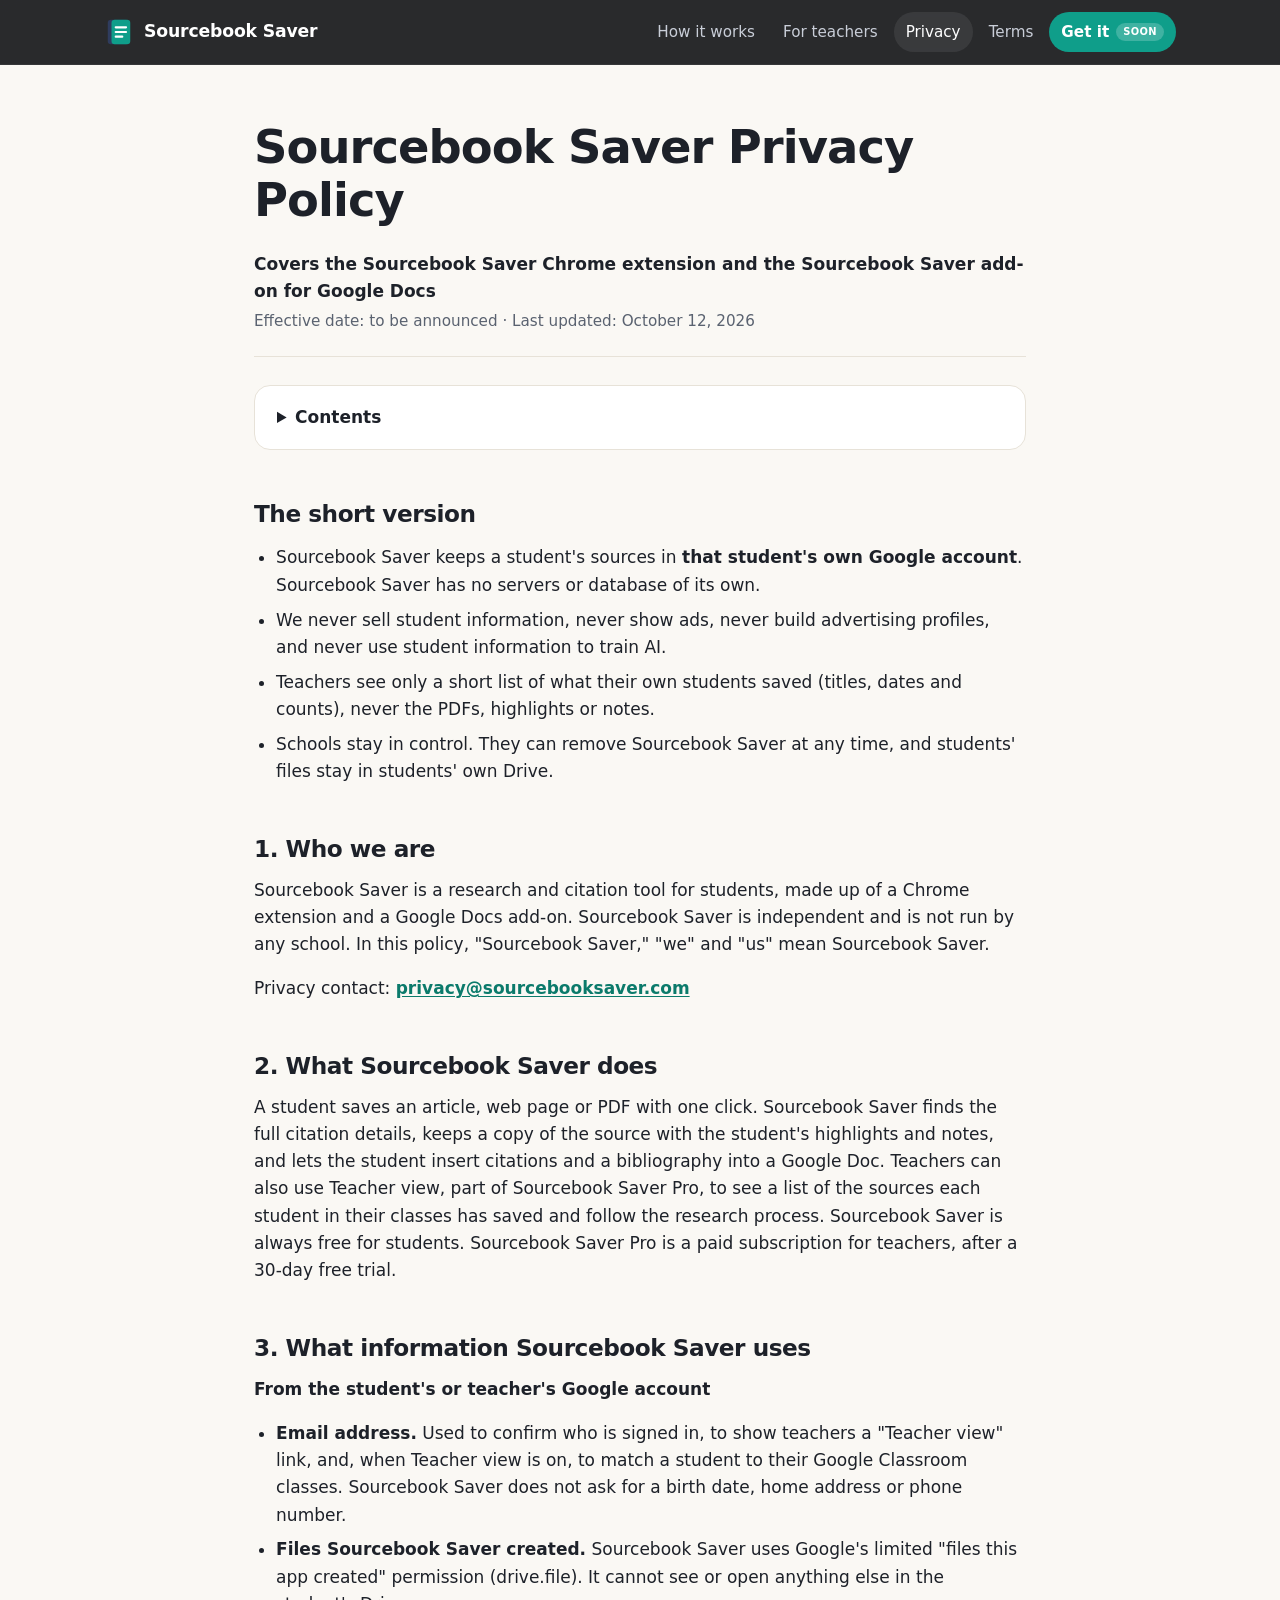
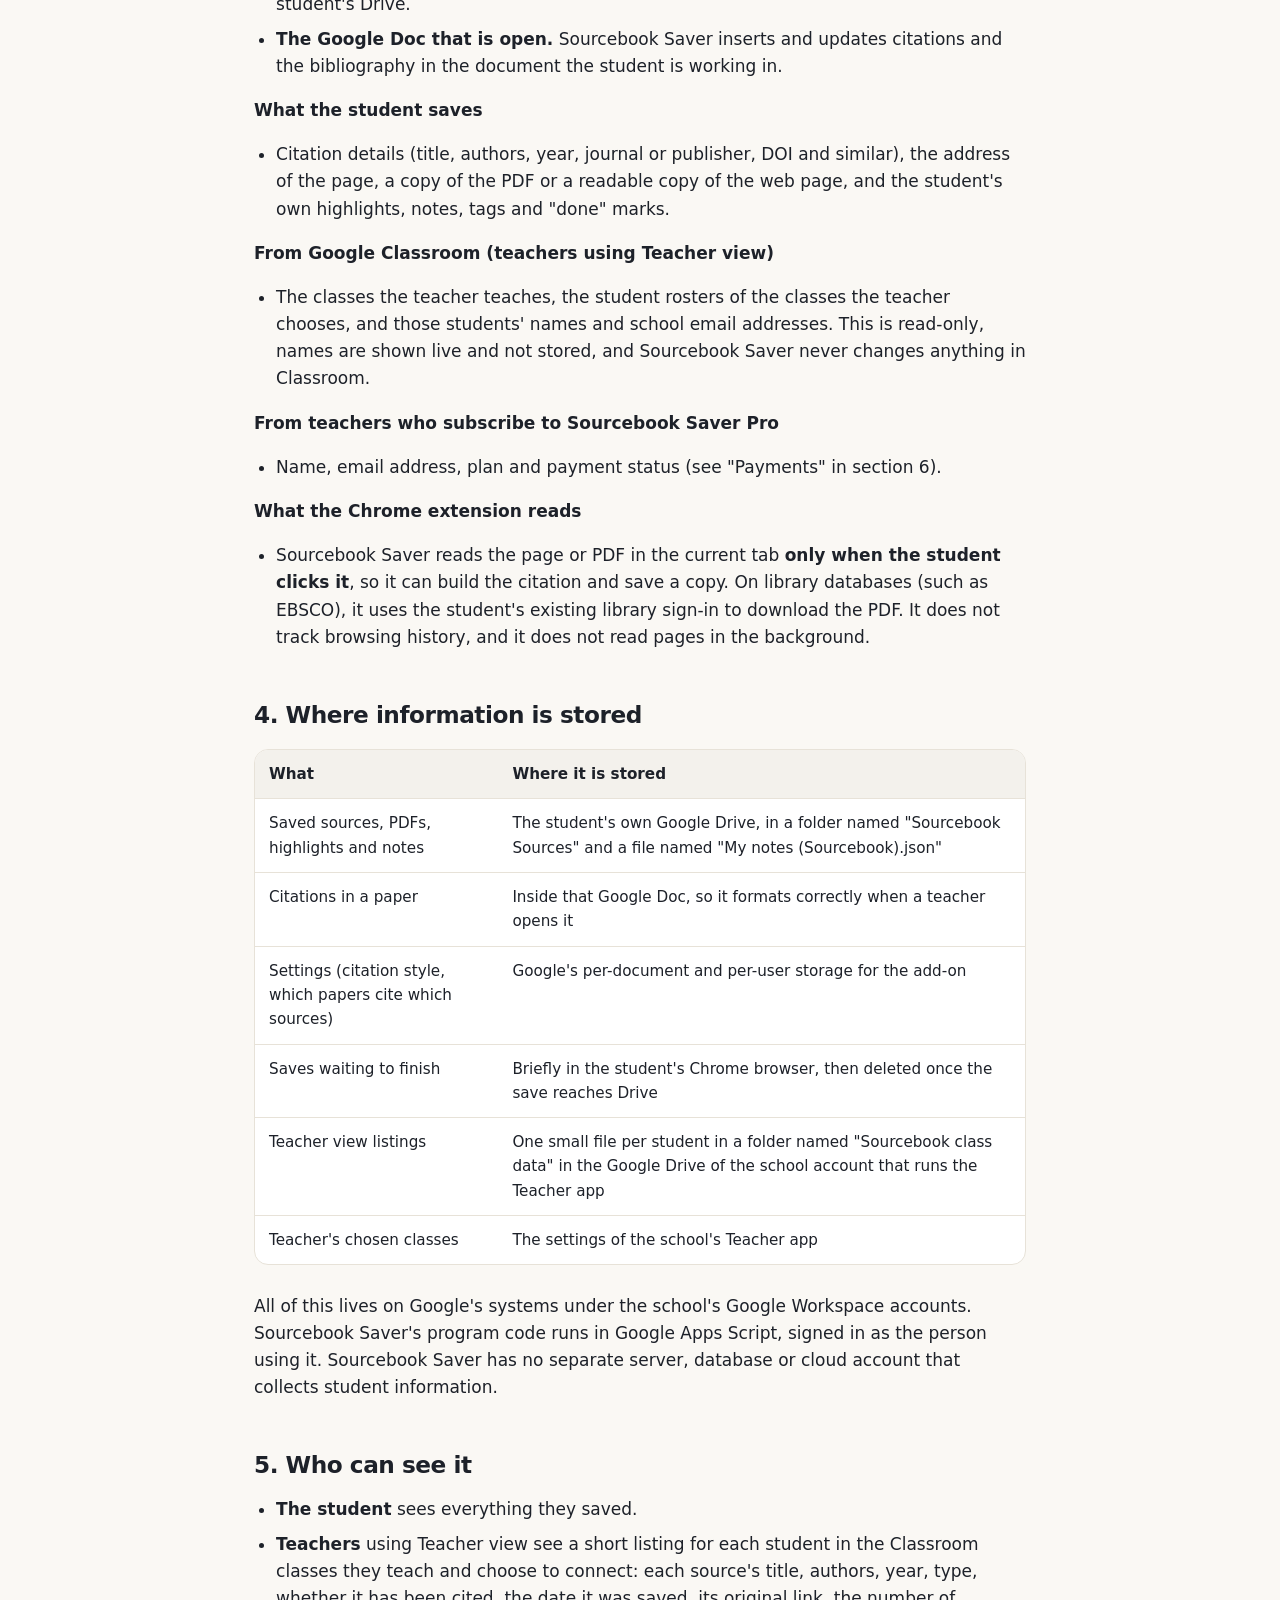
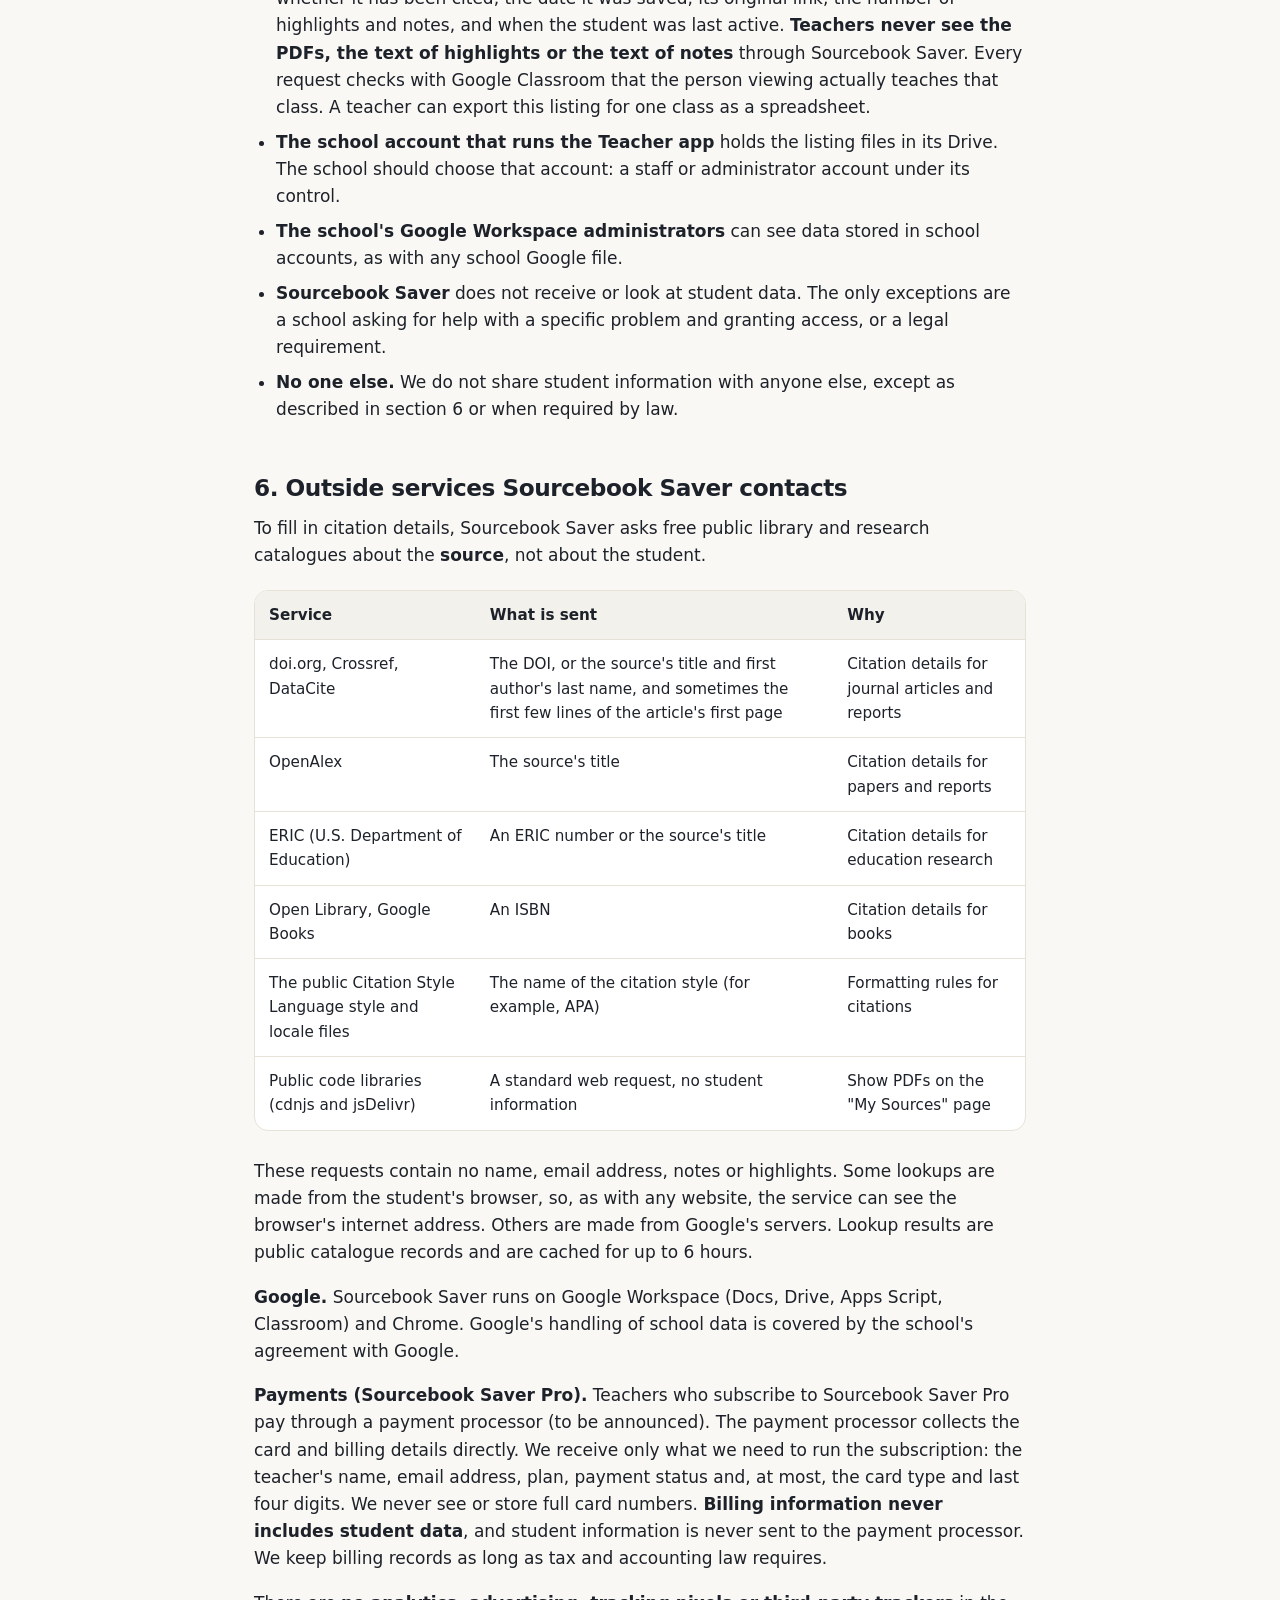
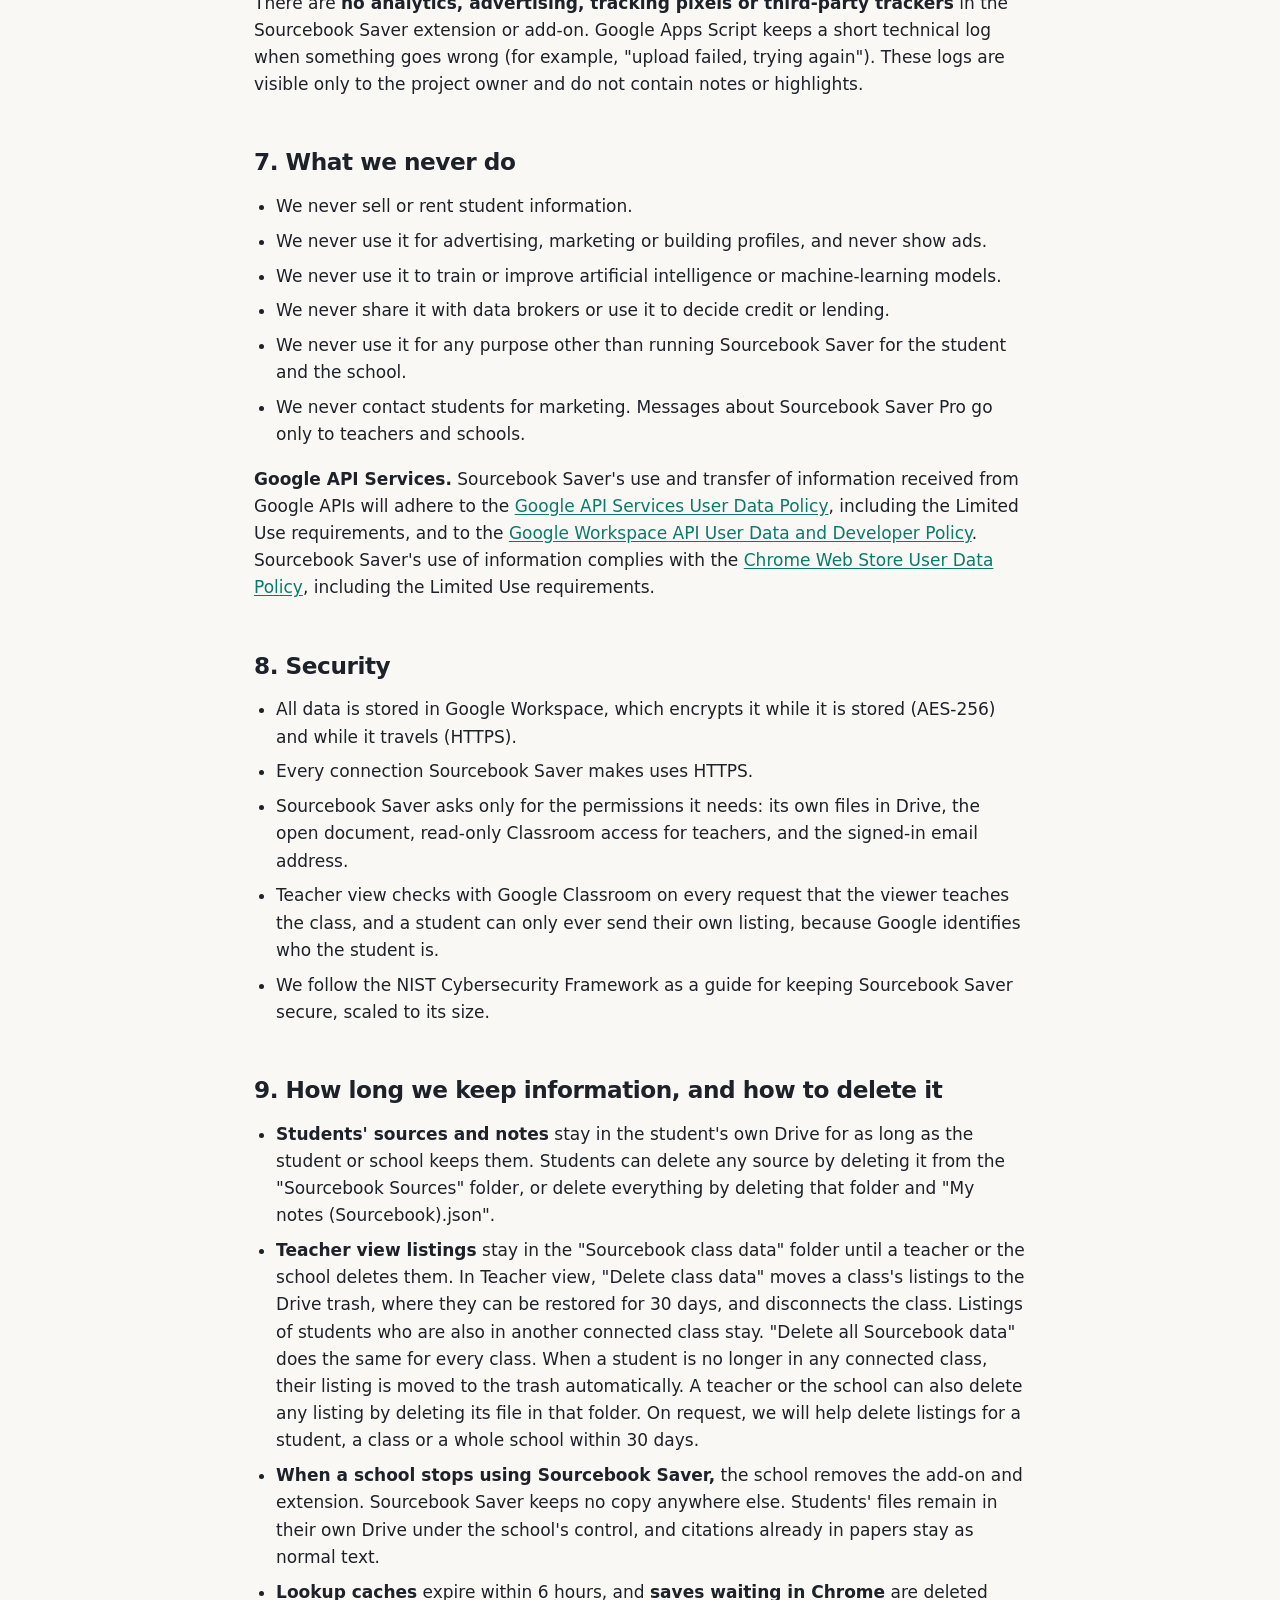
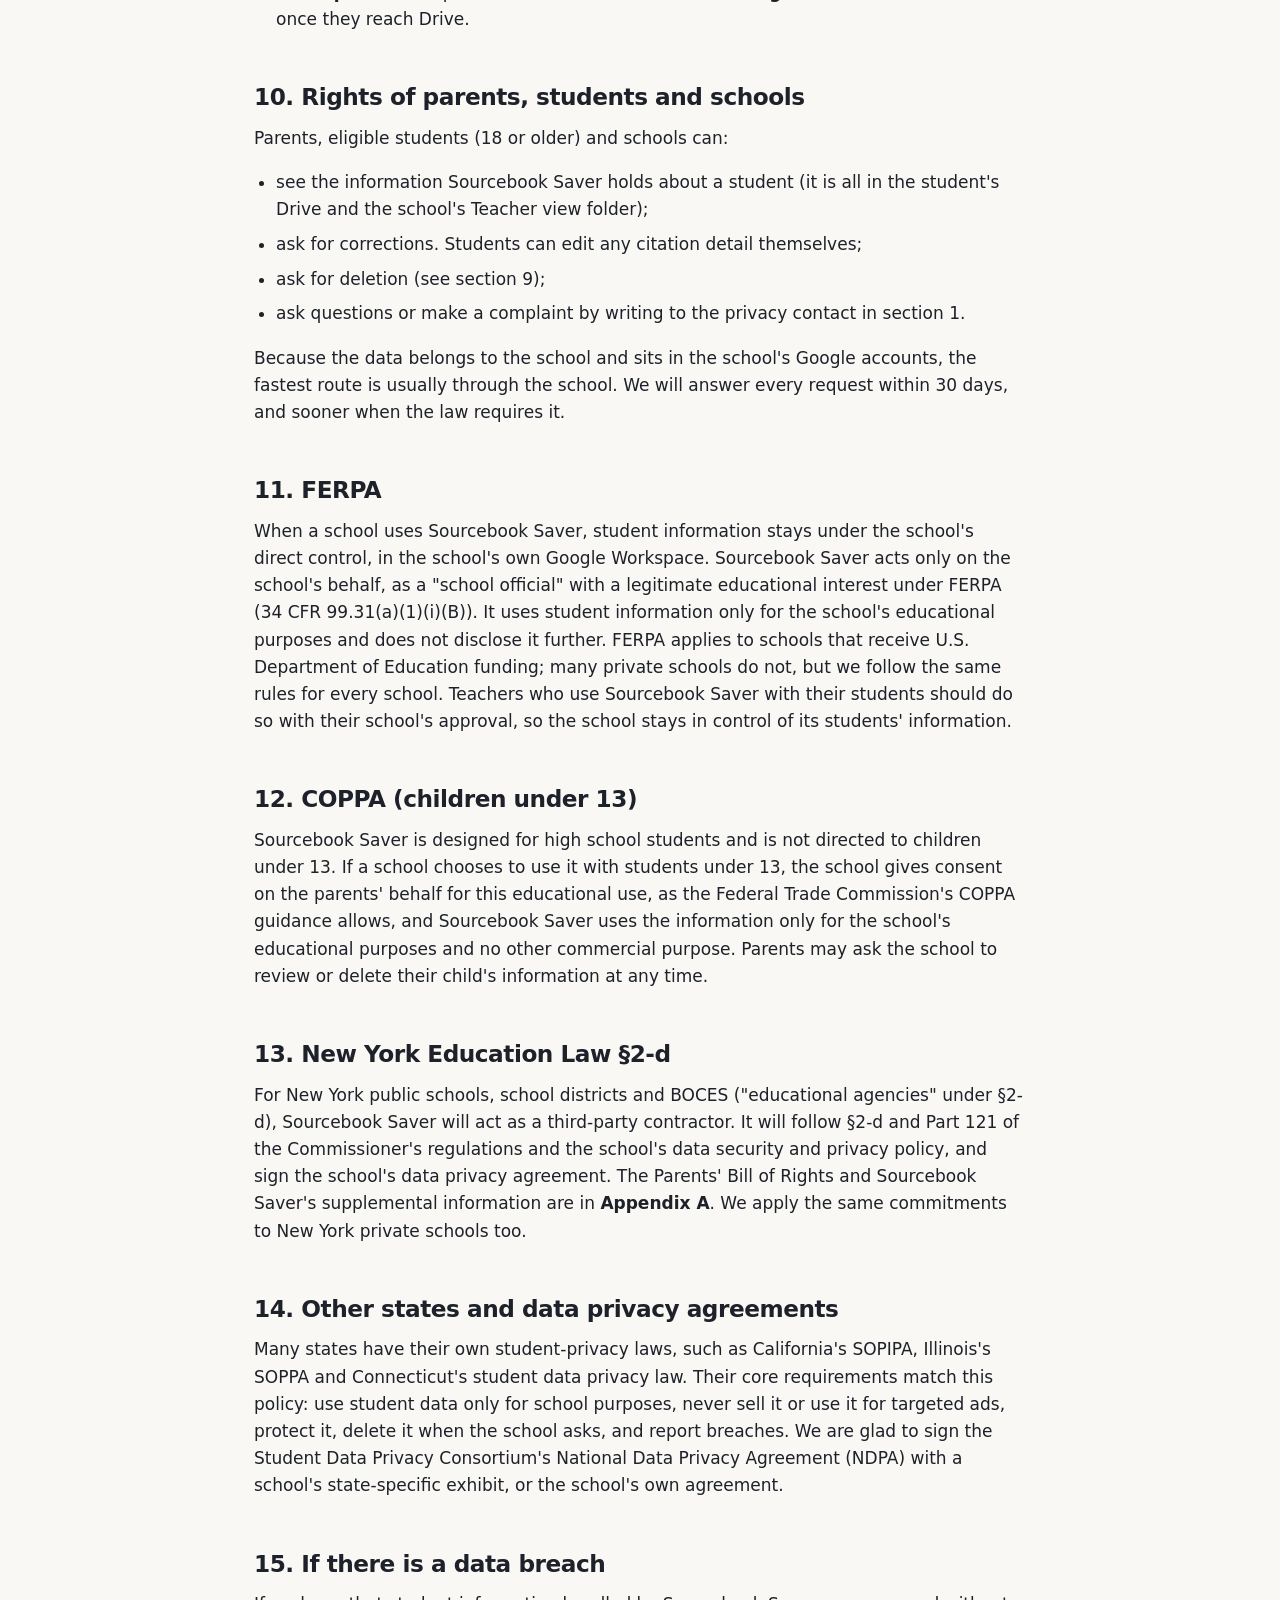
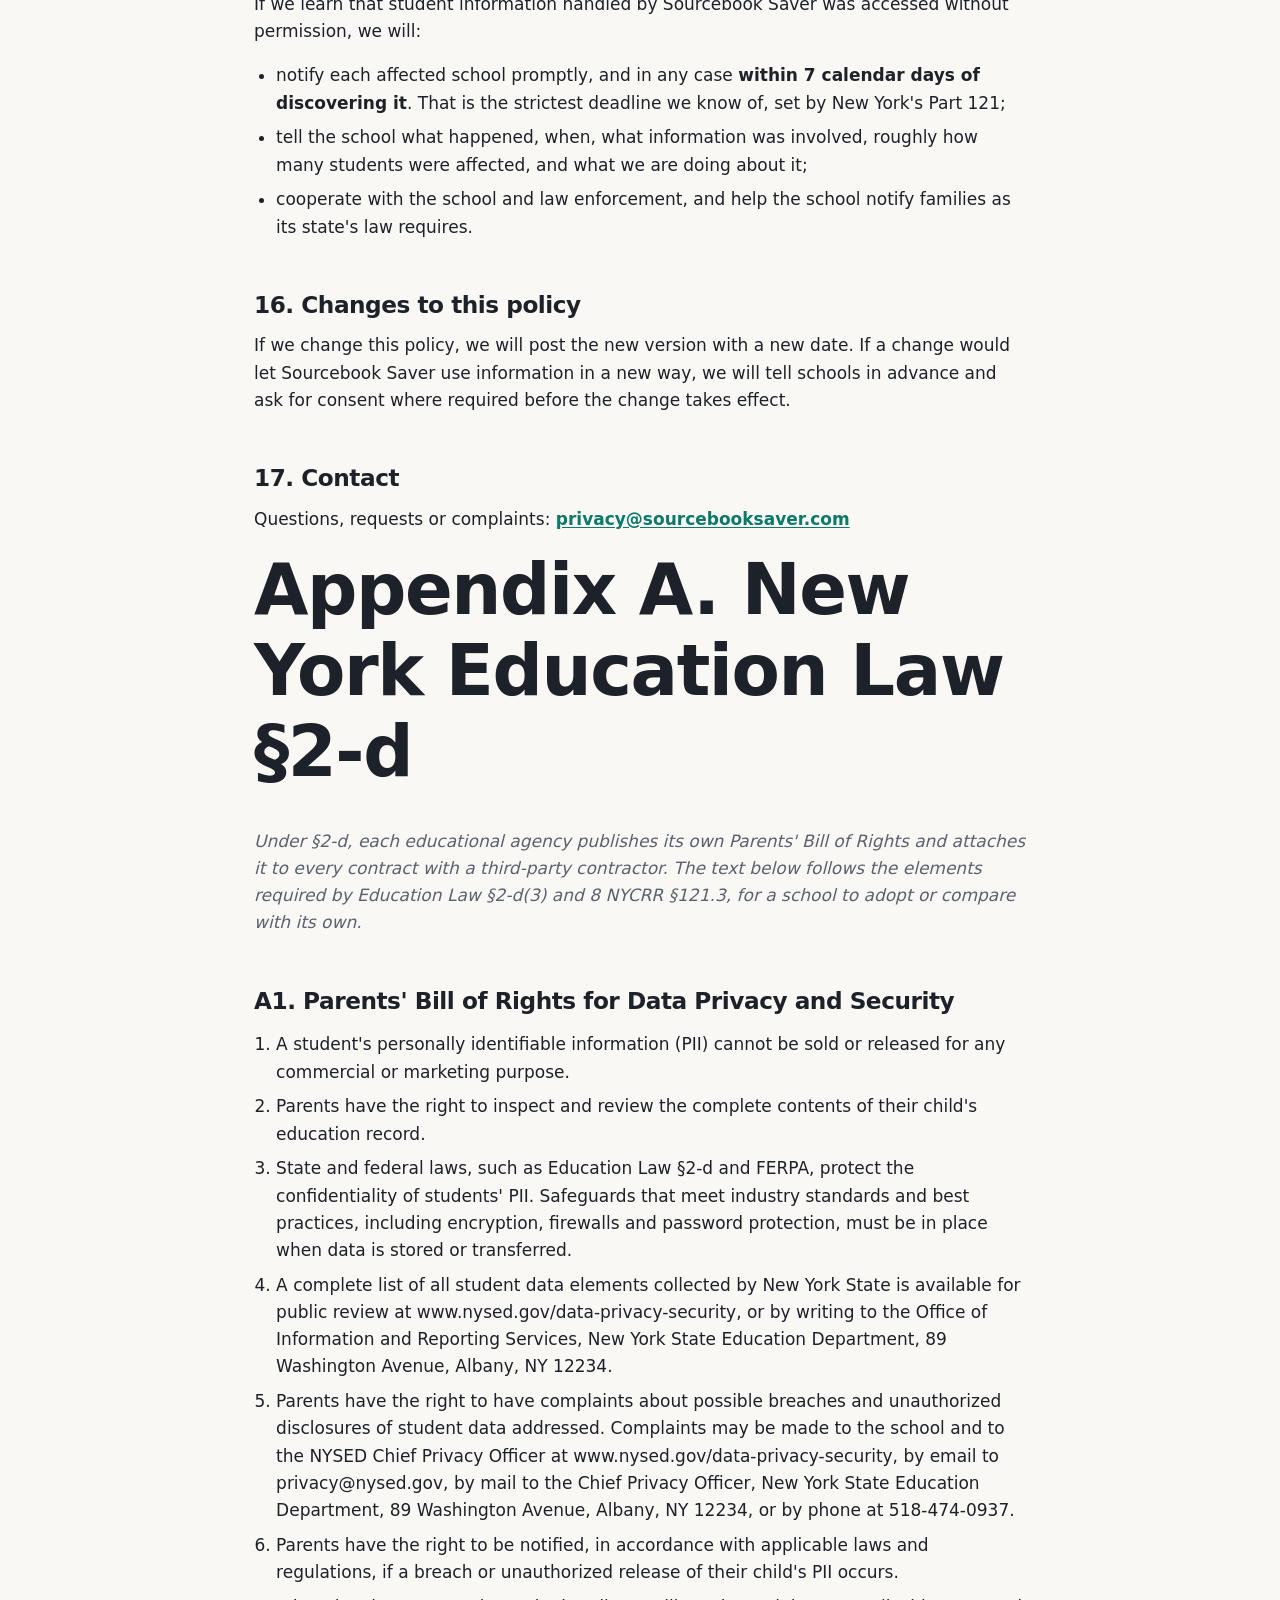
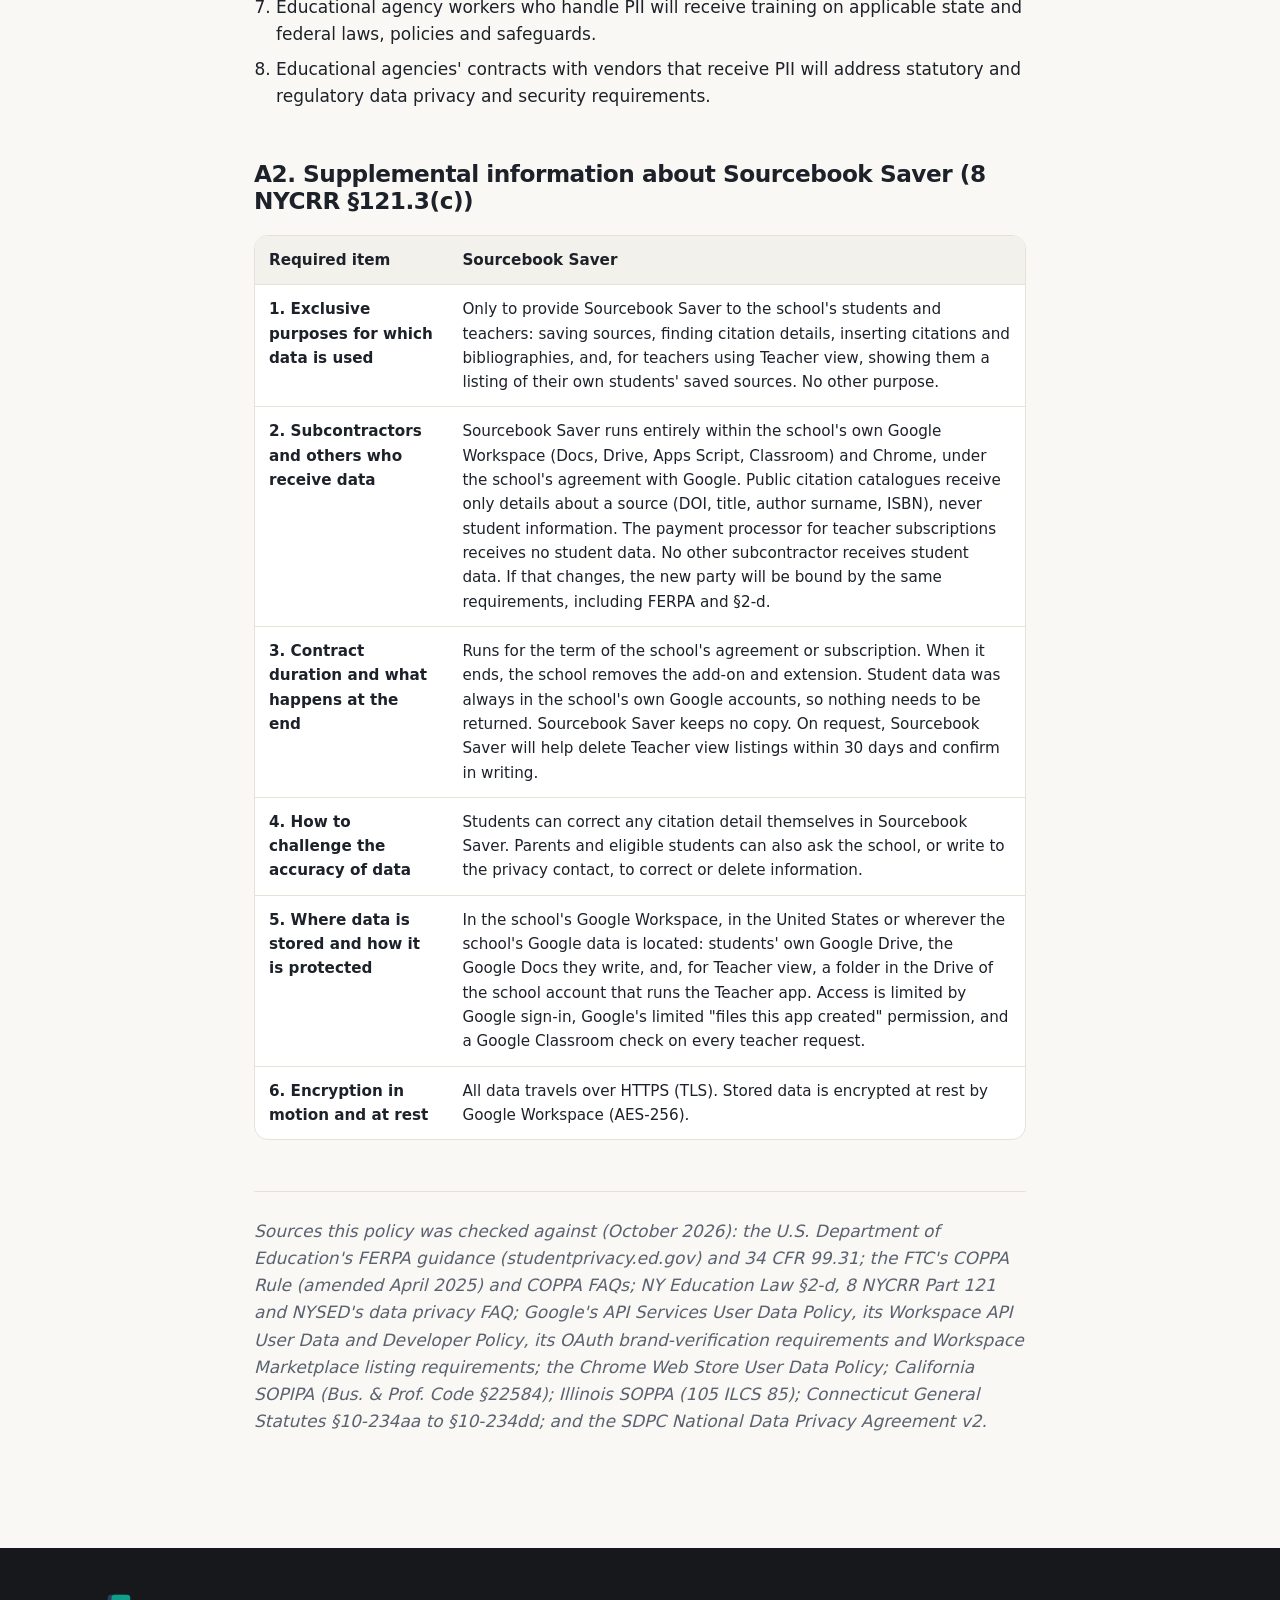
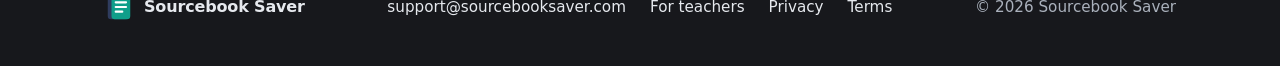
==== privacy/index.html @ 71c50d72 "Publish Sourcebook Saver website" ====
<!doctype html>
<html lang="en">
<head>
<meta charset="utf-8">
<meta name="viewport" content="width=device-width, initial-scale=1">
<title>Privacy Policy · Sourcebook Saver</title>
<meta name="description" content="The Sourcebook Saver privacy policy.">
<link rel="canonical" href="https://sourcebooksaver.com/privacy/">
<meta name="theme-color" content="#17181c">
<meta property="og:type" content="website">
<meta property="og:site_name" content="Sourcebook Saver">
<meta property="og:title" content="Privacy Policy · Sourcebook Saver">
<meta property="og:description" content="The Sourcebook Saver privacy policy.">
<meta property="og:url" content="https://sourcebooksaver.com/privacy/">
<meta property="og:image" content="https://sourcebooksaver.com/assets/img/og.jpg">
<meta property="og:image:width" content="1200">
<meta property="og:image:height" content="630">
<meta name="twitter:card" content="summary_large_image">
<link rel="icon" href="/favicon.svg" type="image/svg+xml">
<link rel="icon" href="/favicon.png" type="image/png" sizes="32x32">
<link rel="apple-touch-icon" href="/apple-touch-icon.png">
<link rel="stylesheet" href="/assets/style.css">
</head>
<body>
<a class="skip" href="#main">Skip to content</a>
<header class="site-head">
  <div class="wrap">
    <a class="brand" href="/"><img src="/assets/img/logo.svg" alt="" width="30" height="30">Sourcebook Saver</a>
    <nav class="nav" aria-label="Main"><a href="/#how" class="hide-sm">How it works</a><a href="/teachers/">For teachers</a><a href="/privacy/" class="hide-sm" aria-current="page">Privacy</a><a href="/terms/" class="hide-sm">Terms</a><a href="/#get" class="nav-get">Get it <span class="soon">Soon</span></a></nav>
  </div>
</header>
<main id="main">
<article class="legal">
  <div class="wrap">
    <header class="legal-head">
      <h1>Sourcebook Saver Privacy Policy</h1>
      <p class="sub">Covers the Sourcebook Saver Chrome extension and the Sourcebook Saver add-on for Google Docs</p>
      <p class="meta">Effective date: to be announced · Last updated: October 12, 2026</p>
    </header>
    <details class="toc"><summary>Contents</summary><ol><li><a href="#the-short-version">The short version</a></li><li><a href="#1-who-we-are">1. Who we are</a></li><li><a href="#2-what-sourcebook-saver-does">2. What Sourcebook Saver does</a></li><li><a href="#3-what-information-sourcebook-saver-uses">3. What information Sourcebook Saver uses</a></li><li><a href="#4-where-information-is-stored">4. Where information is stored</a></li><li><a href="#5-who-can-see-it">5. Who can see it</a></li><li><a href="#6-outside-services-sourcebook-saver-contacts">6. Outside services Sourcebook Saver contacts</a></li><li><a href="#7-what-we-never-do">7. What we never do</a></li><li><a href="#8-security">8. Security</a></li><li><a href="#9-how-long-we-keep-information-and-how-to-delete-it">9. How long we keep information, and how to delete it</a></li><li><a href="#10-rights-of-parents-students-and-schools">10. Rights of parents, students and schools</a></li><li><a href="#11-ferpa">11. FERPA</a></li><li><a href="#12-coppa-children-under-13">12. COPPA (children under 13)</a></li><li><a href="#13-new-york-education-law-2-d">13. New York Education Law §2-d</a></li><li><a href="#14-other-states-and-data-privacy-agreements">14. Other states and data privacy agreements</a></li><li><a href="#15-if-there-is-a-data-breach">15. If there is a data breach</a></li><li><a href="#16-changes-to-this-policy">16. Changes to this policy</a></li><li><a href="#17-contact">17. Contact</a></li><li><a href="#a1-parents-bill-of-rights-for-data-privacy-and-security">A1. Parents' Bill of Rights for Data Privacy and Security</a></li><li><a href="#a2-supplemental-information-about-sourcebook-saver-8-nycrr-1213c">A2. Supplemental information about Sourcebook Saver (8 NYCRR §121.3(c))</a></li></ol></details>
    <h2 id="the-short-version">The short version</h2>
<ul>
<li>Sourcebook Saver keeps a student's sources in <strong>that student's own Google account</strong>. Sourcebook Saver has no servers or database of its own.</li>
<li>We never sell student information, never show ads, never build advertising profiles, and never use student information to train AI.</li>
<li>Teachers see only a short list of what their own students saved (titles, dates and counts), never the PDFs, highlights or notes.</li>
<li>Schools stay in control. They can remove Sourcebook Saver at any time, and students' files stay in students' own Drive.</li>
</ul>
<h2 id="1-who-we-are">1. Who we are</h2>
<p>Sourcebook Saver is a research and citation tool for students, made up of a Chrome extension and a Google Docs add-on. Sourcebook Saver is independent and is not run by any school. In this policy, "Sourcebook Saver," "we" and "us" mean Sourcebook Saver.</p>
<p>Privacy contact: <strong><a href="mailto:privacy@sourcebooksaver.com">privacy@sourcebooksaver.com</a></strong></p>
<h2 id="2-what-sourcebook-saver-does">2. What Sourcebook Saver does</h2>
<p>A student saves an article, web page or PDF with one click. Sourcebook Saver finds the full citation details, keeps a copy of the source with the student's highlights and notes, and lets the student insert citations and a bibliography into a Google Doc. Teachers can also use Teacher view, part of Sourcebook Saver Pro, to see a list of the sources each student in their classes has saved and follow the research process. Sourcebook Saver is always free for students. Sourcebook Saver Pro is a paid subscription for teachers, after a 30-day free trial.</p>
<h2 id="3-what-information-sourcebook-saver-uses">3. What information Sourcebook Saver uses</h2>
<p><strong>From the student's or teacher's Google account</strong></p>
<ul>
<li><strong>Email address.</strong> Used to confirm who is signed in, to show teachers a "Teacher view" link, and, when Teacher view is on, to match a student to their Google Classroom classes. Sourcebook Saver does not ask for a birth date, home address or phone number.</li>
<li><strong>Files Sourcebook Saver created.</strong> Sourcebook Saver uses Google's limited "files this app created" permission (drive.file). It cannot see or open anything else in the student's Drive.</li>
<li><strong>The Google Doc that is open.</strong> Sourcebook Saver inserts and updates citations and the bibliography in the document the student is working in.</li>
</ul>
<p><strong>What the student saves</strong></p>
<ul>
<li>Citation details (title, authors, year, journal or publisher, DOI and similar), the address of the page, a copy of the PDF or a readable copy of the web page, and the student's own highlights, notes, tags and "done" marks.</li>
</ul>
<p><strong>From Google Classroom (teachers using Teacher view)</strong></p>
<ul>
<li>The classes the teacher teaches, the student rosters of the classes the teacher chooses, and those students' names and school email addresses. This is read-only, names are shown live and not stored, and Sourcebook Saver never changes anything in Classroom.</li>
</ul>
<p><strong>From teachers who subscribe to Sourcebook Saver Pro</strong></p>
<ul>
<li>Name, email address, plan and payment status (see "Payments" in section 6).</li>
</ul>
<p><strong>What the Chrome extension reads</strong></p>
<ul>
<li>Sourcebook Saver reads the page or PDF in the current tab <strong>only when the student clicks it</strong>, so it can build the citation and save a copy. On library databases (such as EBSCO), it uses the student's existing library sign-in to download the PDF. It does not track browsing history, and it does not read pages in the background.</li>
</ul>
<h2 id="4-where-information-is-stored">4. Where information is stored</h2>
<div class="table-wrap"><table>
<thead>
<tr>
<th>What</th>
<th>Where it is stored</th>
</tr>
</thead>
<tbody>
<tr>
<td data-label="What">Saved sources, PDFs, highlights and notes</td>
<td data-label="Where it is stored">The student's own Google Drive, in a folder named "Sourcebook Sources" and a file named "My notes (Sourcebook).json"</td>
</tr>
<tr>
<td data-label="What">Citations in a paper</td>
<td data-label="Where it is stored">Inside that Google Doc, so it formats correctly when a teacher opens it</td>
</tr>
<tr>
<td data-label="What">Settings (citation style, which papers cite which sources)</td>
<td data-label="Where it is stored">Google's per-document and per-user storage for the add-on</td>
</tr>
<tr>
<td data-label="What">Saves waiting to finish</td>
<td data-label="Where it is stored">Briefly in the student's Chrome browser, then deleted once the save reaches Drive</td>
</tr>
<tr>
<td data-label="What">Teacher view listings</td>
<td data-label="Where it is stored">One small file per student in a folder named "Sourcebook class data" in the Google Drive of the school account that runs the Teacher app</td>
</tr>
<tr>
<td data-label="What">Teacher's chosen classes</td>
<td data-label="Where it is stored">The settings of the school's Teacher app</td>
</tr>
</tbody>
</table></div>
<p>All of this lives on Google's systems under the school's Google Workspace accounts. Sourcebook Saver's program code runs in Google Apps Script, signed in as the person using it. Sourcebook Saver has no separate server, database or cloud account that collects student information.</p>
<h2 id="5-who-can-see-it">5. Who can see it</h2>
<ul>
<li><strong>The student</strong> sees everything they saved.</li>
<li><strong>Teachers</strong> using Teacher view see a short listing for each student in the Classroom classes they teach and choose to connect: each source's title, authors, year, type, whether it has been cited, the date it was saved, its original link, the number of highlights and notes, and when the student was last active. <strong>Teachers never see the PDFs, the text of highlights or the text of notes</strong> through Sourcebook Saver. Every request checks with Google Classroom that the person viewing actually teaches that class. A teacher can export this listing for one class as a spreadsheet.</li>
<li><strong>The school account that runs the Teacher app</strong> holds the listing files in its Drive. The school should choose that account: a staff or administrator account under its control.</li>
<li><strong>The school's Google Workspace administrators</strong> can see data stored in school accounts, as with any school Google file.</li>
<li><strong>Sourcebook Saver</strong> does not receive or look at student data. The only exceptions are a school asking for help with a specific problem and granting access, or a legal requirement.</li>
<li><strong>No one else.</strong> We do not share student information with anyone else, except as described in section 6 or when required by law.</li>
</ul>
<h2 id="6-outside-services-sourcebook-saver-contacts">6. Outside services Sourcebook Saver contacts</h2>
<p>To fill in citation details, Sourcebook Saver asks free public library and research catalogues about the <strong>source</strong>, not about the student.</p>
<div class="table-wrap"><table>
<thead>
<tr>
<th>Service</th>
<th>What is sent</th>
<th>Why</th>
</tr>
</thead>
<tbody>
<tr>
<td data-label="Service">doi.org, Crossref, DataCite</td>
<td data-label="What is sent">The DOI, or the source's title and first author's last name, and sometimes the first few lines of the article's first page</td>
<td data-label="Why">Citation details for journal articles and reports</td>
</tr>
<tr>
<td data-label="Service">OpenAlex</td>
<td data-label="What is sent">The source's title</td>
<td data-label="Why">Citation details for papers and reports</td>
</tr>
<tr>
<td data-label="Service">ERIC (U.S. Department of Education)</td>
<td data-label="What is sent">An ERIC number or the source's title</td>
<td data-label="Why">Citation details for education research</td>
</tr>
<tr>
<td data-label="Service">Open Library, Google Books</td>
<td data-label="What is sent">An ISBN</td>
<td data-label="Why">Citation details for books</td>
</tr>
<tr>
<td data-label="Service">The public Citation Style Language style and locale files</td>
<td data-label="What is sent">The name of the citation style (for example, APA)</td>
<td data-label="Why">Formatting rules for citations</td>
</tr>
<tr>
<td data-label="Service">Public code libraries (cdnjs and jsDelivr)</td>
<td data-label="What is sent">A standard web request, no student information</td>
<td data-label="Why">Show PDFs on the "My Sources" page</td>
</tr>
</tbody>
</table></div>
<p>These requests contain no name, email address, notes or highlights. Some lookups are made from the student's browser, so, as with any website, the service can see the browser's internet address. Others are made from Google's servers. Lookup results are public catalogue records and are cached for up to 6 hours.</p>
<p><strong>Google.</strong> Sourcebook Saver runs on Google Workspace (Docs, Drive, Apps Script, Classroom) and Chrome. Google's handling of school data is covered by the school's agreement with Google.</p>
<p><strong>Payments (Sourcebook Saver Pro).</strong> Teachers who subscribe to Sourcebook Saver Pro pay through a payment processor (to be announced). The payment processor collects the card and billing details directly. We receive only what we need to run the subscription: the teacher's name, email address, plan, payment status and, at most, the card type and last four digits. We never see or store full card numbers. <strong>Billing information never includes student data</strong>, and student information is never sent to the payment processor. We keep billing records as long as tax and accounting law requires.</p>
<p>There are <strong>no analytics, advertising, tracking pixels or third-party trackers</strong> in the Sourcebook Saver extension or add-on. Google Apps Script keeps a short technical log when something goes wrong (for example, "upload failed, trying again"). These logs are visible only to the project owner and do not contain notes or highlights.</p>
<h2 id="7-what-we-never-do">7. What we never do</h2>
<ul>
<li>We never sell or rent student information.</li>
<li>We never use it for advertising, marketing or building profiles, and never show ads.</li>
<li>We never use it to train or improve artificial intelligence or machine-learning models.</li>
<li>We never share it with data brokers or use it to decide credit or lending.</li>
<li>We never use it for any purpose other than running Sourcebook Saver for the student and the school.</li>
<li>We never contact students for marketing. Messages about Sourcebook Saver Pro go only to teachers and schools.</li>
</ul>
<p><strong>Google API Services.</strong> Sourcebook Saver's use and transfer of information received from Google APIs will adhere to the <a href="https://developers.google.com/terms/api-services-user-data-policy" rel="noopener">Google API Services User Data Policy</a>, including the Limited Use requirements, and to the <a href="https://developers.google.com/workspace/workspace-api-user-data-developer-policy" rel="noopener">Google Workspace API User Data and Developer Policy</a>. Sourcebook Saver's use of information complies with the <a href="https://developer.chrome.com/docs/webstore/program-policies/limited-use" rel="noopener">Chrome Web Store User Data Policy</a>, including the Limited Use requirements.</p>
<h2 id="8-security">8. Security</h2>
<ul>
<li>All data is stored in Google Workspace, which encrypts it while it is stored (AES-256) and while it travels (HTTPS).</li>
<li>Every connection Sourcebook Saver makes uses HTTPS.</li>
<li>Sourcebook Saver asks only for the permissions it needs: its own files in Drive, the open document, read-only Classroom access for teachers, and the signed-in email address.</li>
<li>Teacher view checks with Google Classroom on every request that the viewer teaches the class, and a student can only ever send their own listing, because Google identifies who the student is.</li>
<li>We follow the NIST Cybersecurity Framework as a guide for keeping Sourcebook Saver secure, scaled to its size.</li>
</ul>
<h2 id="9-how-long-we-keep-information-and-how-to-delete-it">9. How long we keep information, and how to delete it</h2>
<ul>
<li><strong>Students' sources and notes</strong> stay in the student's own Drive for as long as the student or school keeps them. Students can delete any source by deleting it from the "Sourcebook Sources" folder, or delete everything by deleting that folder and "My notes (Sourcebook).json".</li>
<li><strong>Teacher view listings</strong> stay in the "Sourcebook class data" folder until a teacher or the school deletes them. In Teacher view, "Delete class data" moves a class's listings to the Drive trash, where they can be restored for 30 days, and disconnects the class. Listings of students who are also in another connected class stay. "Delete all Sourcebook data" does the same for every class. When a student is no longer in any connected class, their listing is moved to the trash automatically. A teacher or the school can also delete any listing by deleting its file in that folder. On request, we will help delete listings for a student, a class or a whole school within 30 days.</li>
<li><strong>When a school stops using Sourcebook Saver,</strong> the school removes the add-on and extension. Sourcebook Saver keeps no copy anywhere else. Students' files remain in their own Drive under the school's control, and citations already in papers stay as normal text.</li>
<li><strong>Lookup caches</strong> expire within 6 hours, and <strong>saves waiting in Chrome</strong> are deleted once they reach Drive.</li>
</ul>
<h2 id="10-rights-of-parents-students-and-schools">10. Rights of parents, students and schools</h2>
<p>Parents, eligible students (18 or older) and schools can:</p>
<ul>
<li>see the information Sourcebook Saver holds about a student (it is all in the student's Drive and the school's Teacher view folder);</li>
<li>ask for corrections. Students can edit any citation detail themselves;</li>
<li>ask for deletion (see section 9);</li>
<li>ask questions or make a complaint by writing to the privacy contact in section 1.</li>
</ul>
<p>Because the data belongs to the school and sits in the school's Google accounts, the fastest route is usually through the school. We will answer every request within 30 days, and sooner when the law requires it.</p>
<h2 id="11-ferpa">11. FERPA</h2>
<p>When a school uses Sourcebook Saver, student information stays under the school's direct control, in the school's own Google Workspace. Sourcebook Saver acts only on the school's behalf, as a "school official" with a legitimate educational interest under FERPA (34 CFR 99.31(a)(1)(i)(B)). It uses student information only for the school's educational purposes and does not disclose it further. FERPA applies to schools that receive U.S. Department of Education funding; many private schools do not, but we follow the same rules for every school. Teachers who use Sourcebook Saver with their students should do so with their school's approval, so the school stays in control of its students' information.</p>
<h2 id="12-coppa-children-under-13">12. COPPA (children under 13)</h2>
<p>Sourcebook Saver is designed for high school students and is not directed to children under 13. If a school chooses to use it with students under 13, the school gives consent on the parents' behalf for this educational use, as the Federal Trade Commission's COPPA guidance allows, and Sourcebook Saver uses the information only for the school's educational purposes and no other commercial purpose. Parents may ask the school to review or delete their child's information at any time.</p>
<h2 id="13-new-york-education-law-2-d">13. New York Education Law §2-d</h2>
<p>For New York public schools, school districts and BOCES ("educational agencies" under §2-d), Sourcebook Saver will act as a third-party contractor. It will follow §2-d and Part 121 of the Commissioner's regulations and the school's data security and privacy policy, and sign the school's data privacy agreement. The Parents' Bill of Rights and Sourcebook Saver's supplemental information are in <strong>Appendix A</strong>. We apply the same commitments to New York private schools too.</p>
<h2 id="14-other-states-and-data-privacy-agreements">14. Other states and data privacy agreements</h2>
<p>Many states have their own student-privacy laws, such as California's SOPIPA, Illinois's SOPPA and Connecticut's student data privacy law. Their core requirements match this policy: use student data only for school purposes, never sell it or use it for targeted ads, protect it, delete it when the school asks, and report breaches. We are glad to sign the Student Data Privacy Consortium's National Data Privacy Agreement (NDPA) with a school's state-specific exhibit, or the school's own agreement.</p>
<h2 id="15-if-there-is-a-data-breach">15. If there is a data breach</h2>
<p>If we learn that student information handled by Sourcebook Saver was accessed without permission, we will:</p>
<ul>
<li>notify each affected school promptly, and in any case <strong>within 7 calendar days of discovering it</strong>. That is the strictest deadline we know of, set by New York's Part 121;</li>
<li>tell the school what happened, when, what information was involved, roughly how many students were affected, and what we are doing about it;</li>
<li>cooperate with the school and law enforcement, and help the school notify families as its state's law requires.</li>
</ul>
<h2 id="16-changes-to-this-policy">16. Changes to this policy</h2>
<p>If we change this policy, we will post the new version with a new date. If a change would let Sourcebook Saver use information in a new way, we will tell schools in advance and ask for consent where required before the change takes effect.</p>
<h2 id="17-contact">17. Contact</h2>
<p>Questions, requests or complaints: <strong><a href="mailto:privacy@sourcebooksaver.com">privacy@sourcebooksaver.com</a></strong></p>
<h1 id="appendix-a-new-york-education-law-2-d">Appendix A. New York Education Law §2-d</h1>
<p><em>Under §2-d, each educational agency publishes its own Parents' Bill of Rights and attaches it to every contract with a third-party contractor. The text below follows the elements required by Education Law §2-d(3) and 8 NYCRR §121.3, for a school to adopt or compare with its own.</em></p>
<h2 id="a1-parents-bill-of-rights-for-data-privacy-and-security">A1. Parents' Bill of Rights for Data Privacy and Security</h2>
<ol>
<li>A student's personally identifiable information (PII) cannot be sold or released for any commercial or marketing purpose.</li>
<li>Parents have the right to inspect and review the complete contents of their child's education record.</li>
<li>State and federal laws, such as Education Law §2-d and FERPA, protect the confidentiality of students' PII. Safeguards that meet industry standards and best practices, including encryption, firewalls and password protection, must be in place when data is stored or transferred.</li>
<li>A complete list of all student data elements collected by New York State is available for public review at www.nysed.gov/data-privacy-security, or by writing to the Office of Information and Reporting Services, New York State Education Department, 89 Washington Avenue, Albany, NY 12234.</li>
<li>Parents have the right to have complaints about possible breaches and unauthorized disclosures of student data addressed. Complaints may be made to the school and to the NYSED Chief Privacy Officer at www.nysed.gov/data-privacy-security, by email to privacy@nysed.gov, by mail to the Chief Privacy Officer, New York State Education Department, 89 Washington Avenue, Albany, NY 12234, or by phone at 518-474-0937.</li>
<li>Parents have the right to be notified, in accordance with applicable laws and regulations, if a breach or unauthorized release of their child's PII occurs.</li>
<li>Educational agency workers who handle PII will receive training on applicable state and federal laws, policies and safeguards.</li>
<li>Educational agencies' contracts with vendors that receive PII will address statutory and regulatory data privacy and security requirements.</li>
</ol>
<h2 id="a2-supplemental-information-about-sourcebook-saver-8-nycrr-1213c">A2. Supplemental information about Sourcebook Saver (8 NYCRR §121.3(c))</h2>
<div class="table-wrap"><table>
<thead>
<tr>
<th>Required item</th>
<th>Sourcebook Saver</th>
</tr>
</thead>
<tbody>
<tr>
<td data-label="Required item"><strong>1. Exclusive purposes for which data is used</strong></td>
<td data-label="Sourcebook Saver">Only to provide Sourcebook Saver to the school's students and teachers: saving sources, finding citation details, inserting citations and bibliographies, and, for teachers using Teacher view, showing them a listing of their own students' saved sources. No other purpose.</td>
</tr>
<tr>
<td data-label="Required item"><strong>2. Subcontractors and others who receive data</strong></td>
<td data-label="Sourcebook Saver">Sourcebook Saver runs entirely within the school's own Google Workspace (Docs, Drive, Apps Script, Classroom) and Chrome, under the school's agreement with Google. Public citation catalogues receive only details about a source (DOI, title, author surname, ISBN), never student information. The payment processor for teacher subscriptions receives no student data. No other subcontractor receives student data. If that changes, the new party will be bound by the same requirements, including FERPA and §2-d.</td>
</tr>
<tr>
<td data-label="Required item"><strong>3. Contract duration and what happens at the end</strong></td>
<td data-label="Sourcebook Saver">Runs for the term of the school's agreement or subscription. When it ends, the school removes the add-on and extension. Student data was always in the school's own Google accounts, so nothing needs to be returned. Sourcebook Saver keeps no copy. On request, Sourcebook Saver will help delete Teacher view listings within 30 days and confirm in writing.</td>
</tr>
<tr>
<td data-label="Required item"><strong>4. How to challenge the accuracy of data</strong></td>
<td data-label="Sourcebook Saver">Students can correct any citation detail themselves in Sourcebook Saver. Parents and eligible students can also ask the school, or write to the privacy contact, to correct or delete information.</td>
</tr>
<tr>
<td data-label="Required item"><strong>5. Where data is stored and how it is protected</strong></td>
<td data-label="Sourcebook Saver">In the school's Google Workspace, in the United States or wherever the school's Google data is located: students' own Google Drive, the Google Docs they write, and, for Teacher view, a folder in the Drive of the school account that runs the Teacher app. Access is limited by Google sign-in, Google's limited "files this app created" permission, and a Google Classroom check on every teacher request.</td>
</tr>
<tr>
<td data-label="Required item"><strong>6. Encryption in motion and at rest</strong></td>
<td data-label="Sourcebook Saver">All data travels over HTTPS (TLS). Stored data is encrypted at rest by Google Workspace (AES-256).</td>
</tr>
</tbody>
</table></div>
<hr />
<p><em>Sources this policy was checked against (October 2026): the U.S. Department of Education's FERPA guidance (studentprivacy.ed.gov) and 34 CFR 99.31; the FTC's COPPA Rule (amended April 2025) and COPPA FAQs; NY Education Law §2-d, 8 NYCRR Part 121 and NYSED's data privacy FAQ; Google's API Services User Data Policy, its Workspace API User Data and Developer Policy, its OAuth brand-verification requirements and Workspace Marketplace listing requirements; the Chrome Web Store User Data Policy; California SOPIPA (Bus. &amp; Prof. Code §22584); Illinois SOPPA (105 ILCS 85); Connecticut General Statutes §10-234aa to §10-234dd; and the SDPC National Data Privacy Agreement v2.</em></p>
  </div>
</article>
</main>
<footer class="site-foot">
  <div class="wrap">
    <a class="brand" href="/"><img src="/assets/img/logo.svg" alt="" width="26" height="26">Sourcebook Saver</a>
    <nav class="foot-links" aria-label="Footer">
      <a href="mailto:support@sourcebooksaver.com">support@sourcebooksaver.com</a>
      <a href="/teachers/">For teachers</a>
      <a href="/privacy/">Privacy</a>
      <a href="/terms/">Terms</a>
    </nav>
    <p style="margin:0">&copy; 2026 Sourcebook Saver</p>
  </div>
</footer>
</body>
</html>
---- assets/style.css ----
:root{--ink:#1d2129;--muted:#5a6270;--paper:#faf8f4;--card:#fff;--line:#e7e2d8;--teal:#0f9e8a;--teal-d:#0b7a6b;--teal-l:#e3f4f0;--navy:#2f3c5e;--night:#17181c;--night2:#1f2127;--radius:18px;--max:1120px}
*{box-sizing:border-box}
html{-webkit-text-size-adjust:100%;scroll-behavior:smooth}
@media (prefers-reduced-motion:reduce){html{scroll-behavior:auto}}
body{margin:0;background:var(--paper);color:var(--ink);font:17px/1.6 system-ui,-apple-system,"Segoe UI",Roboto,"Helvetica Neue",Arial,sans-serif;text-rendering:optimizeLegibility}
img,video{max-width:100%;height:auto;display:block}
a{color:var(--teal-d);text-underline-offset:2px}
a:hover{color:var(--navy)}
:focus-visible{outline:3px solid #f5b83d;outline-offset:3px;border-radius:6px}
.skip{position:absolute;left:-999px;top:8px;background:#fff;color:var(--ink);padding:8px 14px;border-radius:8px;z-index:10}
.skip:focus{left:8px}
.wrap{max-width:var(--max);margin:0 auto;padding:0 24px}
h1,h2,h3{line-height:1.15;letter-spacing:-.02em;margin:0 0 .5em}
h1{font-size:clamp(2.4rem,6vw,4.4rem);font-weight:800}
h2{font-size:clamp(1.7rem,3.4vw,2.5rem);font-weight:780}
h3{font-size:1.25rem;font-weight:720}
p{margin:0 0 1em}

/* header */
.site-head{position:sticky;top:0;z-index:5;background:rgba(23,24,28,.92);backdrop-filter:saturate(1.4) blur(10px);-webkit-backdrop-filter:saturate(1.4) blur(10px);border-bottom:1px solid rgba(255,255,255,.06)}
.site-head .wrap{display:flex;align-items:center;justify-content:space-between;gap:16px;min-height:64px}
.brand{display:flex;align-items:center;gap:10px;color:#fff;text-decoration:none;font-weight:760;font-size:1.08rem;letter-spacing:-.01em;white-space:nowrap}
.brand img{width:30px;height:30px}
.brand:hover{color:#fff}
.nav{display:flex;gap:4px;flex-wrap:wrap}
.nav a{color:#c9ced8;text-decoration:none;font-size:.95rem;padding:8px 12px;border-radius:999px}
.nav a:hover,.nav a[aria-current=page]{color:#fff;background:rgba(255,255,255,.08)}

/* hero */
.hero{background:radial-gradient(900px 500px at 85% 10%,rgba(15,158,138,.28),transparent 60%),radial-gradient(700px 500px at 0% 100%,rgba(47,60,94,.55),transparent 60%),var(--night);color:#fff;overflow:hidden}
.hero .wrap{display:grid;grid-template-columns:1.02fr 1fr;gap:48px;align-items:center;padding-top:84px;padding-bottom:96px}
.eyebrow{display:inline-block;font-size:.82rem;font-weight:700;letter-spacing:.08em;text-transform:uppercase;color:#7fe0cf;margin-bottom:18px}
.hero h1{margin-bottom:20px}
.hero h1 .accent{color:#5fd3bf}
.lede{font-size:clamp(1.1rem,1.6vw,1.3rem);color:#cfd4dc;max-width:34em;margin-bottom:30px}
.ctas{display:flex;flex-wrap:wrap;gap:12px}
.btn{display:inline-flex;align-items:center;gap:8px;padding:13px 22px;border-radius:999px;font-weight:700;font-size:1rem;text-decoration:none;border:2px solid transparent;transition:transform .15s ease,background .15s ease}
.btn:hover{transform:translateY(-1px)}
.btn-primary{background:var(--teal);color:#fff}
.btn-primary:hover{background:#12b39c;color:#fff}
.btn-ghost{border-color:rgba(255,255,255,.28);color:#fff}
.btn-ghost:hover{border-color:#fff;color:#fff}
.btn svg{width:18px;height:18px}

/* window mockup */
.window{background:#fff;border-radius:14px;box-shadow:0 30px 80px -20px rgba(0,0,0,.6),0 0 0 1px rgba(255,255,255,.06);overflow:hidden}
.window-bar{display:flex;align-items:center;gap:7px;height:34px;padding:0 14px;background:#ececf0;border-bottom:1px solid #dcdce2}
.window-bar i{width:11px;height:11px;border-radius:50%;background:#ff5f57}
.window-bar i:nth-child(2){background:#febc2e}.window-bar i:nth-child(3){background:#28c840}
.window-bar span{margin-left:12px;flex:1;max-width:300px;height:20px;border-radius:6px;background:#fff;font-size:11px;line-height:20px;color:#6b7280;padding:0 10px;overflow:hidden;white-space:nowrap}
.hero-visual{position:relative;padding-bottom:40px}
.hero-visual .pop{position:absolute;right:-18px;bottom:-6px;width:min(300px,48%);border-radius:14px;box-shadow:0 24px 60px -12px rgba(0,0,0,.55);animation:pop .9s cubic-bezier(.2,.9,.25,1.2) .3s both}
@keyframes pop{from{opacity:0;transform:translateY(24px) scale(.9)}to{opacity:1;transform:none}}
@media (prefers-reduced-motion:reduce){.hero-visual .pop{animation:none}}

/* sections */
section{padding:96px 0}
.section-head{max-width:720px;margin-bottom:44px}
.section-head p{color:var(--muted);font-size:1.12rem}
.kicker{font-size:.82rem;font-weight:750;letter-spacing:.08em;text-transform:uppercase;color:var(--teal-d);margin-bottom:12px;display:block}

.video-sec{background:var(--night2);color:#fff;padding:80px 0}
.video-sec .section-head p{color:#c3c9d3}
.video-sec .kicker{color:#7fe0cf}
.video-frame{border-radius:var(--radius);overflow:hidden;box-shadow:0 30px 80px -24px rgba(0,0,0,.7);background:#000;aspect-ratio:16/9}
.video-frame video{width:100%;height:100%;object-fit:cover}
.video-note{margin-top:14px;color:#a9b0bc;font-size:.93rem}

.split{display:grid;grid-template-columns:1fr 1fr;gap:28px}
.panel{background:var(--card);border:1px solid var(--line);border-radius:24px;padding:36px;display:flex;flex-direction:column}
.panel .tag{align-self:flex-start;font-size:.82rem;font-weight:750;padding:5px 12px;border-radius:999px;background:var(--teal-l);color:var(--teal-d);margin-bottom:16px}
.panel.teach .tag{background:#e8ebf4;color:var(--navy)}
.panel h3{font-size:1.6rem;margin-bottom:12px}
.panel > p{color:var(--muted)}
.ticks{list-style:none;padding:0;margin:4px 0 26px}
.ticks li{position:relative;padding-left:34px;margin-bottom:12px}
.ticks li::before{content:"";position:absolute;left:0;top:3px;width:22px;height:22px;border-radius:50%;background:var(--teal-l) url("data:image/svg+xml,%3Csvg xmlns='http://www.w3.org/2000/svg' viewBox='0 0 24 24'%3E%3Cpath d='M6 12.5l4 4 8-9' fill='none' stroke='%230b7a6b' stroke-width='2.6' stroke-linecap='round' stroke-linejoin='round'/%3E%3C/svg%3E") center/16px no-repeat}
.panel.teach .ticks li::before{background-color:#e8ebf4}
.shot{margin-top:auto;border-radius:14px;overflow:hidden;border:1px solid var(--line);background:#f3f1ec}
.shot img{width:100%;height:auto}
.shot-pair{display:grid;grid-template-columns:1.5fr 1fr;gap:12px;margin-top:auto;align-items:start}
.shot-pair .shot{margin-top:0}
.shot-tall{max-height:300px}
.shot-tall img{object-fit:cover;object-position:top;height:300px!important}
.price{margin:0 0 22px;padding:16px 18px;border-radius:14px;background:#f6f4ef;border:1px dashed #d8d1c3;font-size:.98rem}
.price strong{color:var(--ink)}
.free-badge{display:inline-block;margin:0 0 22px;padding:10px 16px;border-radius:12px;background:var(--teal-l);color:var(--teal-d);font-weight:750}

.data-sec{background:#fff;border-top:1px solid var(--line);border-bottom:1px solid var(--line)}
.points{display:grid;grid-template-columns:repeat(3,1fr);gap:22px;margin-bottom:28px}
.point{padding:28px;border-radius:20px;background:var(--paper);border:1px solid var(--line)}
.point .ic{width:46px;height:46px;border-radius:14px;background:var(--teal);display:grid;place-items:center;margin-bottom:16px}
.point .ic svg{width:24px;height:24px;stroke:#fff;fill:none;stroke-width:2;stroke-linecap:round;stroke-linejoin:round}
.point p{color:var(--muted);margin:0}
.point h3{margin-bottom:8px}

.cta-band{text-align:center}
.cta-band p{color:var(--muted);font-size:1.12rem;max-width:36em;margin:0 auto 26px}
.cta-band .btn-ghost{border-color:var(--line);color:var(--ink)}

/* teachers page */
.page-hero{background:radial-gradient(800px 400px at 90% 0%,rgba(15,158,138,.25),transparent 60%),var(--night);color:#fff;padding:72px 0 56px}
.page-hero p{color:#cfd4dc;font-size:1.15rem;max-width:40em;margin:0}
.page-hero h1{font-size:clamp(2.1rem,5vw,3.4rem)}
.steps{list-style:none;padding:0;margin:0;counter-reset:s;display:grid;gap:18px}
.steps li{counter-increment:s;display:grid;grid-template-columns:56px 1fr;gap:18px;padding:24px;background:#fff;border:1px solid var(--line);border-radius:20px}
.steps li::before{content:counter(s);width:44px;height:44px;border-radius:50%;background:var(--teal);color:#fff;font-weight:800;font-size:1.2rem;display:grid;place-items:center}
.steps h3{margin:6px 0 6px}
.steps p{margin:0;color:var(--muted)}
.two-col{display:grid;grid-template-columns:1.1fr .9fr;gap:40px;align-items:start}
.aside{position:sticky;top:90px}
.aside .shot{margin-bottom:14px}
.aside figcaption{font-size:.9rem;color:var(--muted)}

/* legal */
.legal{padding:56px 0 96px}
.legal .wrap{max-width:820px}
.legal-head{margin-bottom:28px;padding-bottom:22px;border-bottom:1px solid var(--line)}
.legal-head h1{font-size:clamp(2rem,4.6vw,2.9rem)}
.legal-head .sub{font-weight:650;margin:0 0 4px}
.legal-head .meta{color:var(--muted);font-size:.95rem;margin:0}
.legal h2{font-size:1.45rem;margin:2.2em 0 .6em;scroll-margin-top:84px}
.legal h3{font-size:1.12rem;margin:1.6em 0 .5em}
.legal ul,.legal ol{padding-left:1.3em}
.legal li{margin-bottom:.45em}
.legal hr{border:0;border-top:1px solid var(--line);margin:3em 0 1.5em}
.legal em{color:var(--muted)}
.toc{background:#fff;border:1px solid var(--line);border-radius:16px;padding:18px 22px;margin:0 0 8px}
.toc summary{cursor:pointer;font-weight:700}
.toc ol{margin:12px 0 0;padding-left:1.2em;columns:2;column-gap:28px;font-size:.95rem}
.toc li{break-inside:avoid}
.table-wrap{margin:1.2em 0 1.6em;border:1px solid var(--line);border-radius:14px;overflow:hidden;background:#fff}
table{border-collapse:collapse;width:100%;font-size:.95rem}
th,td{text-align:left;vertical-align:top;padding:12px 14px;border-bottom:1px solid var(--line)}
th{background:#f3f1ec;font-weight:700}
tr:last-child td{border-bottom:0}

/* footer */
.site-foot{background:var(--night);color:#aab1bc;padding:44px 0;font-size:.95rem}
.site-foot .wrap{display:flex;flex-wrap:wrap;gap:18px 32px;align-items:center;justify-content:space-between}
.site-foot a{color:#e6e9ee;text-decoration:none}
.site-foot a:hover{color:#fff;text-decoration:underline}
.foot-links{display:flex;flex-wrap:wrap;gap:8px 24px}
.site-foot .brand{font-size:1rem}

@media (max-width:900px){
 .hero .wrap{grid-template-columns:1fr;padding-top:56px;padding-bottom:64px;gap:40px}
 .split,.points,.two-col{grid-template-columns:1fr}
 .aside{position:static}
 section{padding:72px 0}
}
@media (max-width:640px){
 body{font-size:16.5px}
 .wrap{padding:0 18px}
 .nav a{padding:7px 9px;font-size:.9rem}
 .nav .hide-sm{display:none}
 .panel{padding:24px;border-radius:20px}
 .hero-visual .pop{right:-6px;width:52%}
 .shot-pair{grid-template-columns:1fr 1fr}
 .shot-tall,.shot-tall img{height:220px;max-height:220px}
 .toc ol{columns:1}
 .steps li{grid-template-columns:1fr;gap:10px;padding:20px}
 .table-wrap{border:0;background:none;border-radius:0}
 table,thead,tbody,tr,th,td{display:block}
 thead{position:absolute;left:-9999px}
 tr{background:#fff;border:1px solid var(--line);border-radius:14px;margin-bottom:12px;padding:6px 0}
 td{border:0;padding:8px 16px}
 td[data-label]:not([data-label=""])::before{content:attr(data-label);display:block;font-size:.78rem;font-weight:750;letter-spacing:.04em;text-transform:uppercase;color:var(--muted);margin-bottom:2px}
 .site-foot .wrap{flex-direction:column;align-items:flex-start}
}
.video-soon{min-height:280px;border-radius:var(--radius);border:2px dashed rgba(255,255,255,.18);background:linear-gradient(160deg,#22252c,#1a1c21);display:flex;flex-direction:column;align-items:center;justify-content:center;text-align:center;padding:24px}
.video-soon svg{width:64px;height:64px;margin-bottom:14px}
.video-soon svg circle{fill:none;stroke:#5fd3bf;stroke-width:2.5}
.video-soon svg path{fill:#5fd3bf}
.video-soon .vs-title{font-size:clamp(1.2rem,2.4vw,1.6rem);font-weight:750;color:#fff;margin:0 0 6px}
.video-soon .vs-sub{color:#a9b0bc;margin:0}
@media (max-width:640px){.video-soon{min-height:220px}}

/* v2 home: hero doc mockup */
.docmock{display:grid;grid-template-columns:1fr 210px;background:#f1f3f4;height:360px;overflow:hidden}
.docpage{background:#fff;margin:18px 0 0 18px;padding:26px 26px 0;color:#202124;font:14px/1.6 Georgia,"Times New Roman",serif;box-shadow:0 1px 3px rgba(0,0,0,.12)}
.docpage p{margin:0 0 10px}
.docpage .d-title{font:700 17px/1.3 system-ui,-apple-system,"Segoe UI",Roboto,sans-serif;margin-bottom:14px}
.docpage mark{background:#d9f3ee;color:#0b5f53;border-radius:3px;padding:0 2px;box-shadow:0 0 0 2px #9fe0d4}
.docpage .d-line{height:9px;border-radius:5px;background:#eceef1;margin-bottom:9px}
.docpage .d-line.short{width:62%;margin-bottom:18px}
.docpage .d-h{font-weight:700;text-align:center;margin-bottom:6px}
.docpage .d-ref{padding-left:2em;text-indent:-2em;font-size:13px}
.docside{border-left:1px solid #dadce0;background:#fff;overflow:hidden}
.docside img{width:100%;height:auto}
.btn-dark{background:var(--night);color:#fff}
.btn-dark:hover{background:var(--navy);color:#fff}

/* v2 home: three steps */
.steps3{list-style:none;margin:0;padding:0;display:grid;grid-template-columns:repeat(3,1fr);gap:24px}
.steps3 li{background:#fff;border:1px solid var(--line);border-radius:24px;padding:28px;display:flex;flex-direction:column;gap:22px}
.steps3 .s-num{display:grid;place-items:center;width:44px;height:44px;border-radius:50%;background:var(--teal);color:#fff;font-weight:800;font-size:1.2rem;margin-bottom:16px}
.steps3 h3{margin-bottom:10px}
.steps3 p{color:var(--muted);margin:0}
.steps3 b{color:var(--ink)}
.steps3 .shot,.steps3 .refcard{margin-top:auto}
.steps3 .shot-tall,.steps3 .shot-tall img{height:240px!important;max-height:240px}
.refcard{border:1px solid var(--line);border-radius:14px;background:#fcfbf8;padding:18px 18px 16px}
.refcard .rc-h{font:700 15px/1.3 Georgia,"Times New Roman",serif;text-align:center;margin:0 0 10px}
.refcard .rc-e{font:13.5px/1.55 Georgia,"Times New Roman",serif;padding-left:2em;text-indent:-2em;margin:0 0 16px;color:#202124}
.chips{display:flex;flex-wrap:wrap;gap:8px}
.chips span{font-size:.85rem;font-weight:700;padding:5px 12px;border-radius:999px;background:#f0ede6;color:var(--muted)}
.chips span.on{background:var(--teal);color:#fff}
.free-line{text-align:center;margin:40px 0 0}
.free-line .free-badge{margin:0;font-size:1.1rem;padding:12px 22px}

/* v2 home: My Sources */
.ms-sec{background:#fff;border-top:1px solid var(--line);border-bottom:1px solid var(--line)}
.ms-grid{display:grid;grid-template-columns:.85fr 1.15fr;gap:56px;align-items:center}
.ms-grid p{color:var(--muted);font-size:1.08rem}
.ms-grid b{color:var(--ink)}
.ms-sec .window{box-shadow:0 24px 60px -24px rgba(23,24,28,.35),0 0 0 1px var(--line)}

/* v2 home: teachers (optional) */
.teach-card{display:grid;grid-template-columns:1fr 1fr;gap:44px;align-items:center;background:#eef0f6;border:1px solid #dde1ec;border-radius:28px;padding:44px}
.teach-card .tag{display:inline-block;font-size:.82rem;font-weight:750;padding:5px 12px;border-radius:999px;background:#fff;color:var(--navy);margin-bottom:16px}
.teach-card h2{font-size:clamp(1.6rem,3vw,2.2rem)}
.teach-card > div > p{color:var(--muted)}
.teach-card b{color:var(--ink)}
.teach-card .ticks li::before{background-color:#fff}
.teach-card .price{background:#fff;border-style:solid;border-color:#dde1ec}
.teach-card .shot{margin:0;background:#fff}
.faq{max-width:820px}
.faq details{background:#fff;border:1px solid var(--line);border-radius:16px;padding:16px 20px;margin-bottom:12px}
.faq summary{cursor:pointer;font-weight:700}
.faq details p{margin:10px 0 0;color:var(--muted)}
.note-sm{font-size:.86rem;color:var(--muted)}
.price-cards{display:grid;grid-template-columns:repeat(3,1fr);gap:16px;margin:0 0 18px}
.pcard{background:#fff;border:1px solid var(--line);border-radius:18px;padding:22px}
.pcard .amt{font-size:2rem;font-weight:800;letter-spacing:-.02em;line-height:1.1}
.pcard .amt small{font-size:1rem;font-weight:600;color:var(--muted)}
.pcard p{margin:6px 0 0;color:var(--muted);font-size:.95rem}
.pcard.free{background:var(--teal-l);border-color:#bfe7de}

@media (max-width:1060px){.docmock{grid-template-columns:1fr 170px}}
@media (max-width:900px){
 .steps3,.ms-grid,.teach-card,.price-cards{grid-template-columns:1fr}
 .ms-grid{gap:32px}
 .teach-card{padding:28px;gap:28px}
 .steps3 .shot-tall,.steps3 .shot-tall img{height:300px!important;max-height:300px}
}
@media (max-width:640px){
 .docmock{grid-template-columns:1fr 128px;height:270px}
 .docpage{margin:12px 0 0 12px;padding:16px 14px 0;font-size:12.5px}
 .docpage .d-title{font-size:14px}
 .docpage .d-ref{font-size:11.5px}
 .steps3 li{padding:22px}
 .teach-card{padding:22px;border-radius:22px}
}

/* v2.1: step visuals on top, equal frames */
.steps3 li{padding:16px 16px 26px}
.steps3 .s-text{padding:0 10px}
.s-vis{height:250px;border-radius:16px;background:linear-gradient(160deg,#eef6f4,#f3f1ec);display:flex;align-items:center;justify-content:center;overflow:hidden;padding:18px}
.steps3 .s-vis .shot,.steps3 .s-vis .refcard{margin:0;width:100%;box-shadow:0 12px 30px -14px rgba(23,24,28,.35)}
.steps3 .s-vis .shot-tall{align-self:flex-start;width:78%;height:auto!important;max-height:none}
.steps3 .s-vis .shot-tall img{height:auto!important}
.s-vis:has(.shot-tall){padding-bottom:0;align-items:flex-start}
.steps3 .s-num{margin-bottom:12px}
@media (max-width:900px){.s-vis{height:270px}.steps3 .s-vis .shot{max-width:440px}.steps3 .s-vis .shot-tall{max-width:300px}}
@media (max-width:640px){.s-vis{height:230px;padding:14px}}

/* v3 home: primary + two secondary */
.also{margin:22px 0 0;font-size:.95rem;color:#9aa3b0}
.also a{color:#cfd4dc;text-decoration:underline;text-decoration-color:rgba(255,255,255,.3)}
.also a:hover{color:#fff}
.more-sec{background:#fff;border-top:1px solid var(--line);border-bottom:1px solid var(--line);padding:80px 0}
.more-head{margin-bottom:32px}
.more-head h2{font-size:clamp(1.5rem,2.6vw,2rem)}
.duo{display:grid;grid-template-columns:1fr 1fr;gap:24px}
.duo-card{background:var(--paper);border:1px solid var(--line);border-radius:22px;padding:16px;display:flex;flex-direction:column;scroll-margin-top:84px}
.duo-card.teach{background:#eef0f6;border-color:#dde1ec}
.duo-shot{box-shadow:0 14px 34px -18px rgba(23,24,28,.4),0 0 0 1px var(--line)}
.duo-shot img{width:100%;height:230px;object-fit:cover;object-position:top left}
.duo-body{padding:22px 10px 8px;display:flex;flex-direction:column;flex:1}
.duo-body .tag{align-self:flex-start;font-size:.8rem;font-weight:750;padding:4px 11px;border-radius:999px;background:var(--teal-l);color:var(--teal-d);margin-bottom:12px}
.duo-card.teach .tag{background:#fff;color:var(--navy)}
.duo-body h3{font-size:1.45rem;margin-bottom:8px}
.duo-body p{color:var(--muted);font-size:1rem}
.duo-body b{color:var(--ink)}
.duo-body .ticks{margin:2px 0 16px;font-size:.98rem}
.duo-body .ticks li{margin-bottom:8px}
.duo-card.teach .ticks li::before{background-color:#fff}
.duo-foot{margin:auto 0 0!important;padding:14px 16px;border-radius:14px;background:#fff;border:1px solid var(--line);font-size:.96rem}
.duo-card.teach .duo-foot{border-color:#dde1ec}
.duo-foot strong{color:var(--ink)}
.duo-foot a{font-weight:700;white-space:nowrap;margin-left:4px}
@media (max-width:900px){.duo{grid-template-columns:1fr}.more-sec{padding:64px 0}}
@media (max-width:640px){.duo-shot img{height:190px}.duo-card{padding:12px}.duo-body{padding:18px 8px 6px}}

/* Get Sourcebook Saver: coming soon state */
.soon{display:inline-block;font-size:.72rem;font-weight:800;letter-spacing:.04em;text-transform:uppercase;padding:3px 9px;border-radius:999px;background:rgba(255,255,255,.2);color:#fff;line-height:1.4}
.btn-get{gap:10px}
.nav a.nav-get{background:var(--teal);color:#fff;font-weight:700;display:inline-flex;align-items:center;gap:7px}
.nav a.nav-get:hover{background:#12b39c;color:#fff}
.nav a.nav-get .soon{font-size:.62rem;padding:2px 7px}
.get-sec{padding:72px 0 56px}
.get-card{max-width:720px;margin:0 auto;text-align:center;background:#fff;border:1px solid var(--line);border-radius:24px;padding:40px 32px}
.get-card h2{margin:12px 0 10px}
.get-card > p{color:var(--muted);font-size:1.08rem;margin:0 auto 22px;max-width:34em}
.soon-lg{background:var(--teal-l);color:var(--teal-d);font-size:.8rem;padding:5px 12px}
.get-steps{list-style:none;counter-reset:g;margin:0 auto;padding:0;display:grid;gap:10px;max-width:30em;text-align:left}
.get-steps li{counter-increment:g;display:flex;gap:12px;align-items:flex-start;padding:12px 16px;border:1px dashed var(--line);border-radius:14px;color:var(--muted)}
.get-steps li::before{content:counter(g);flex:0 0 28px;height:28px;border-radius:50%;background:#eceae4;color:var(--muted);font-weight:800;display:grid;place-items:center;font-size:.9rem}
.get-steps b{color:var(--ink)}
@media (max-width:640px){.get-sec{padding:48px 0 36px}.get-card{padding:30px 20px}.nav a.nav-get{padding:7px 11px}}
.get-sec{scroll-margin-top:64px}
@media (max-width:640px){.nav a.nav-get{display:none}}
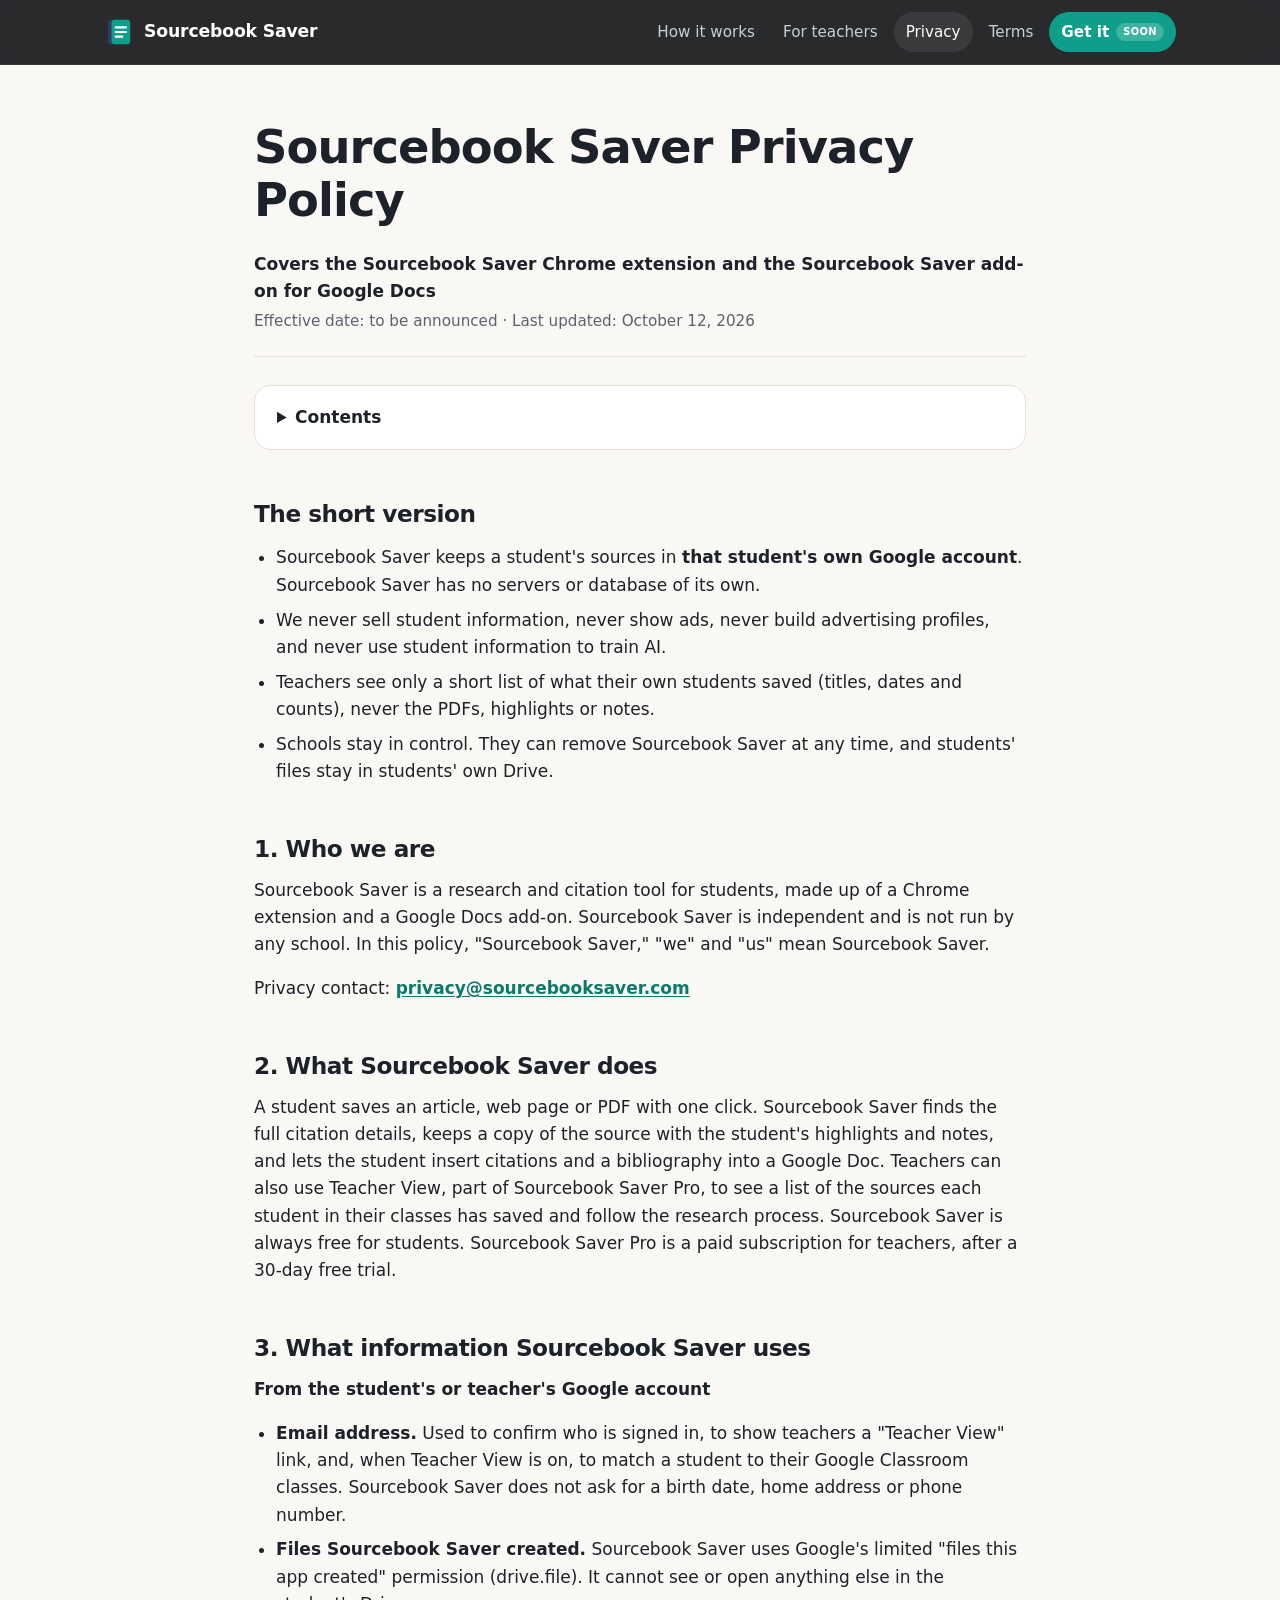
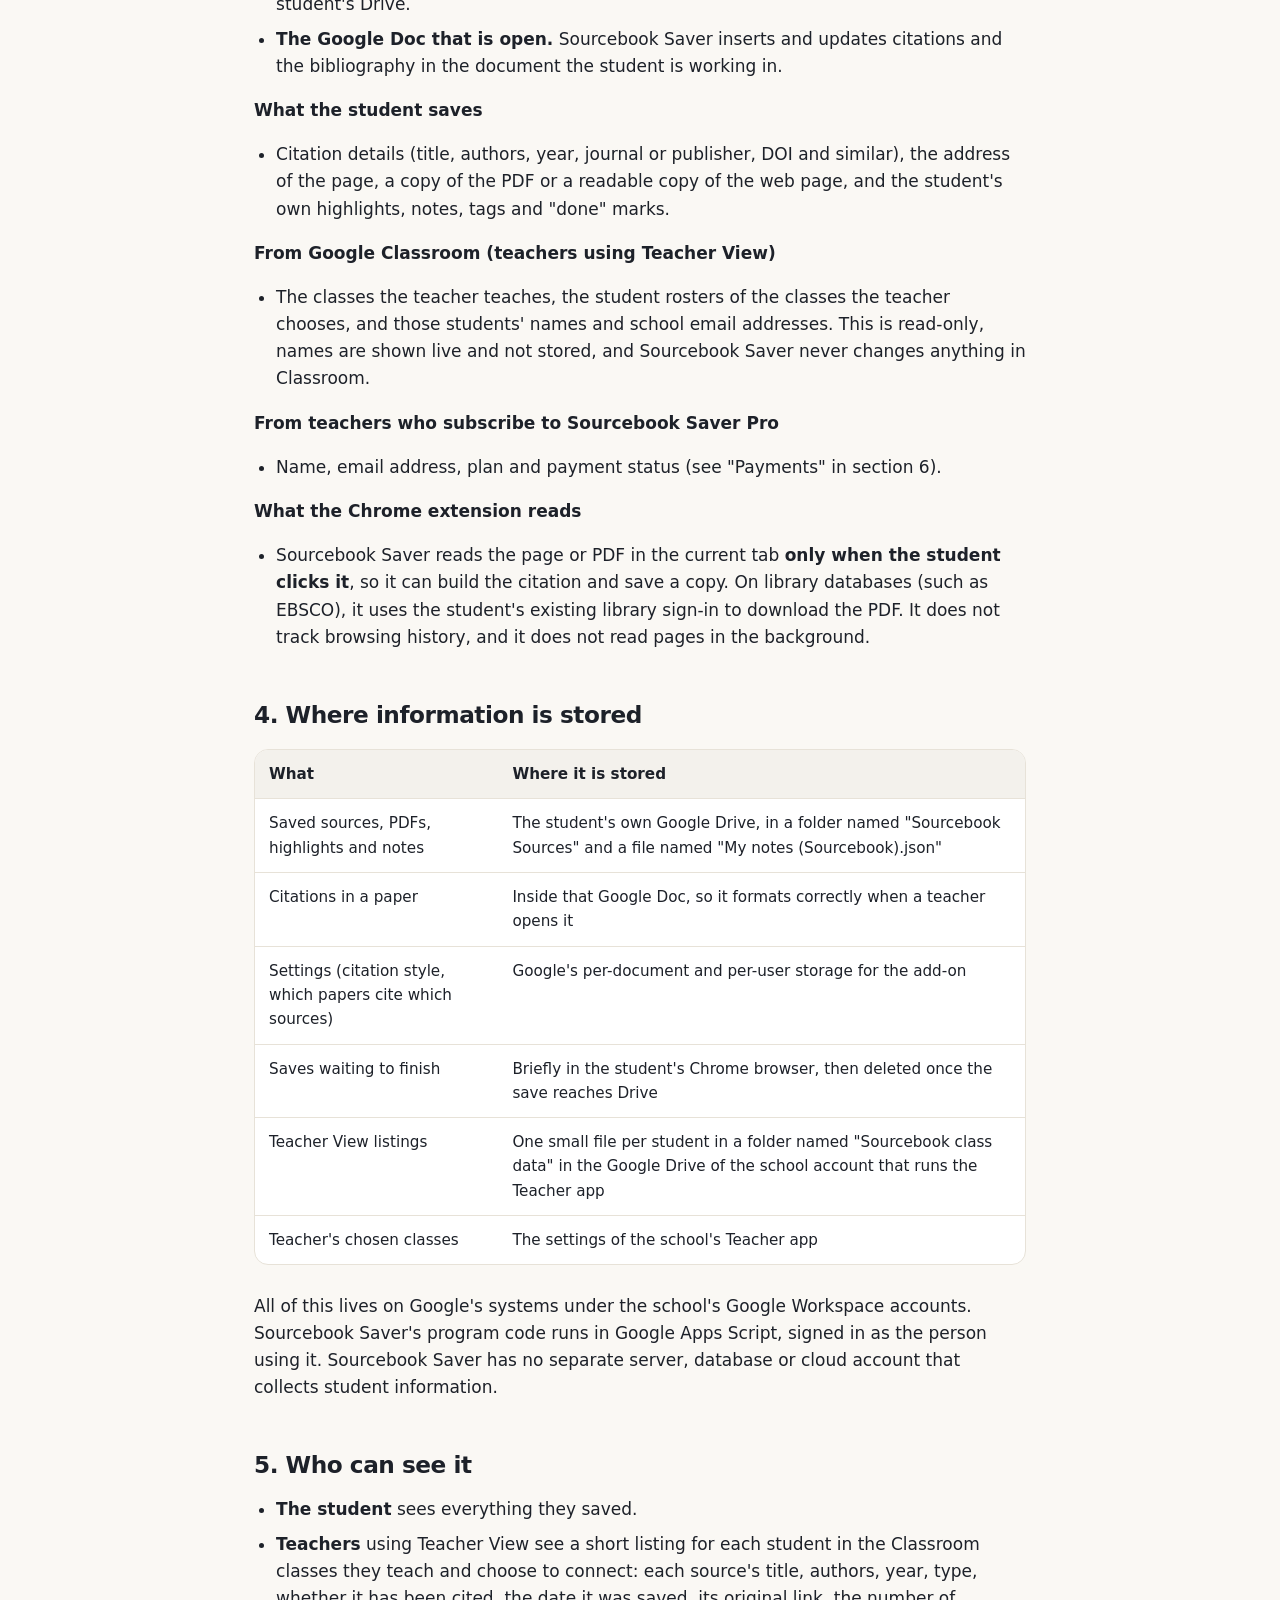
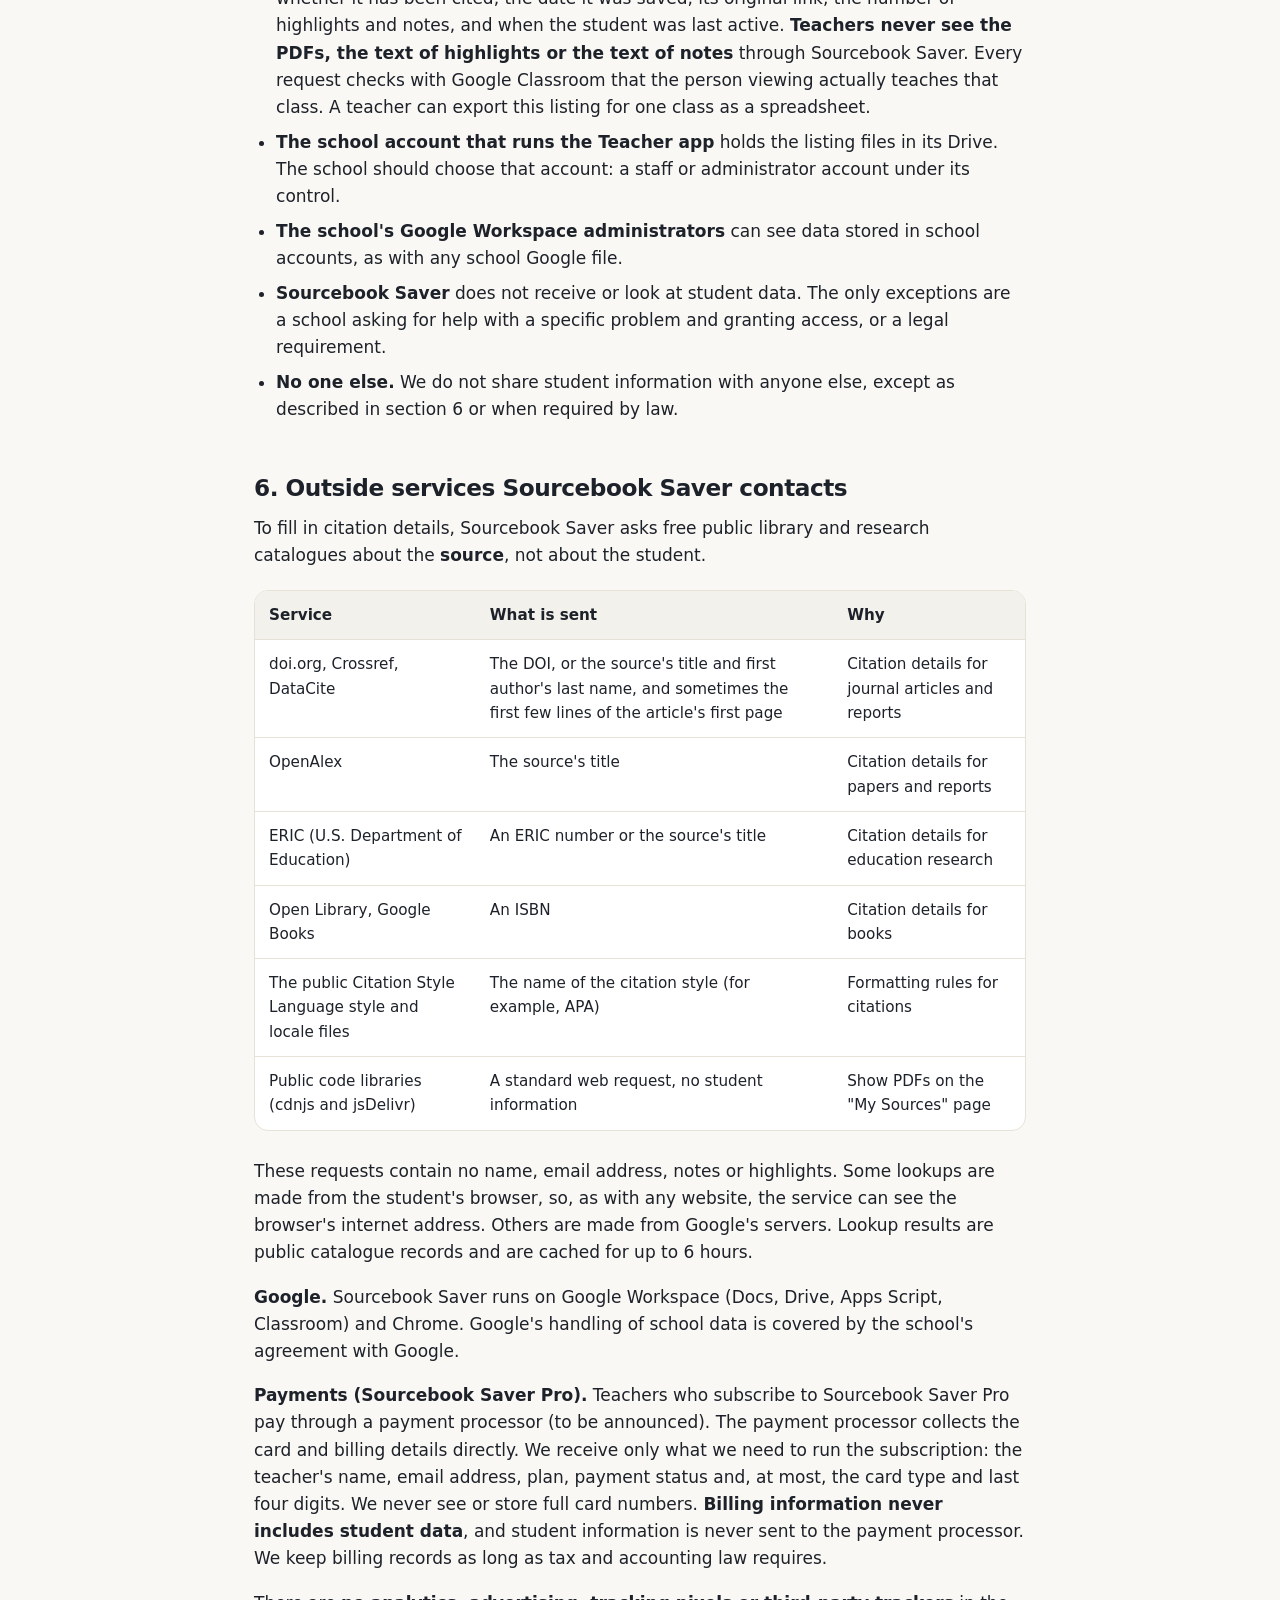
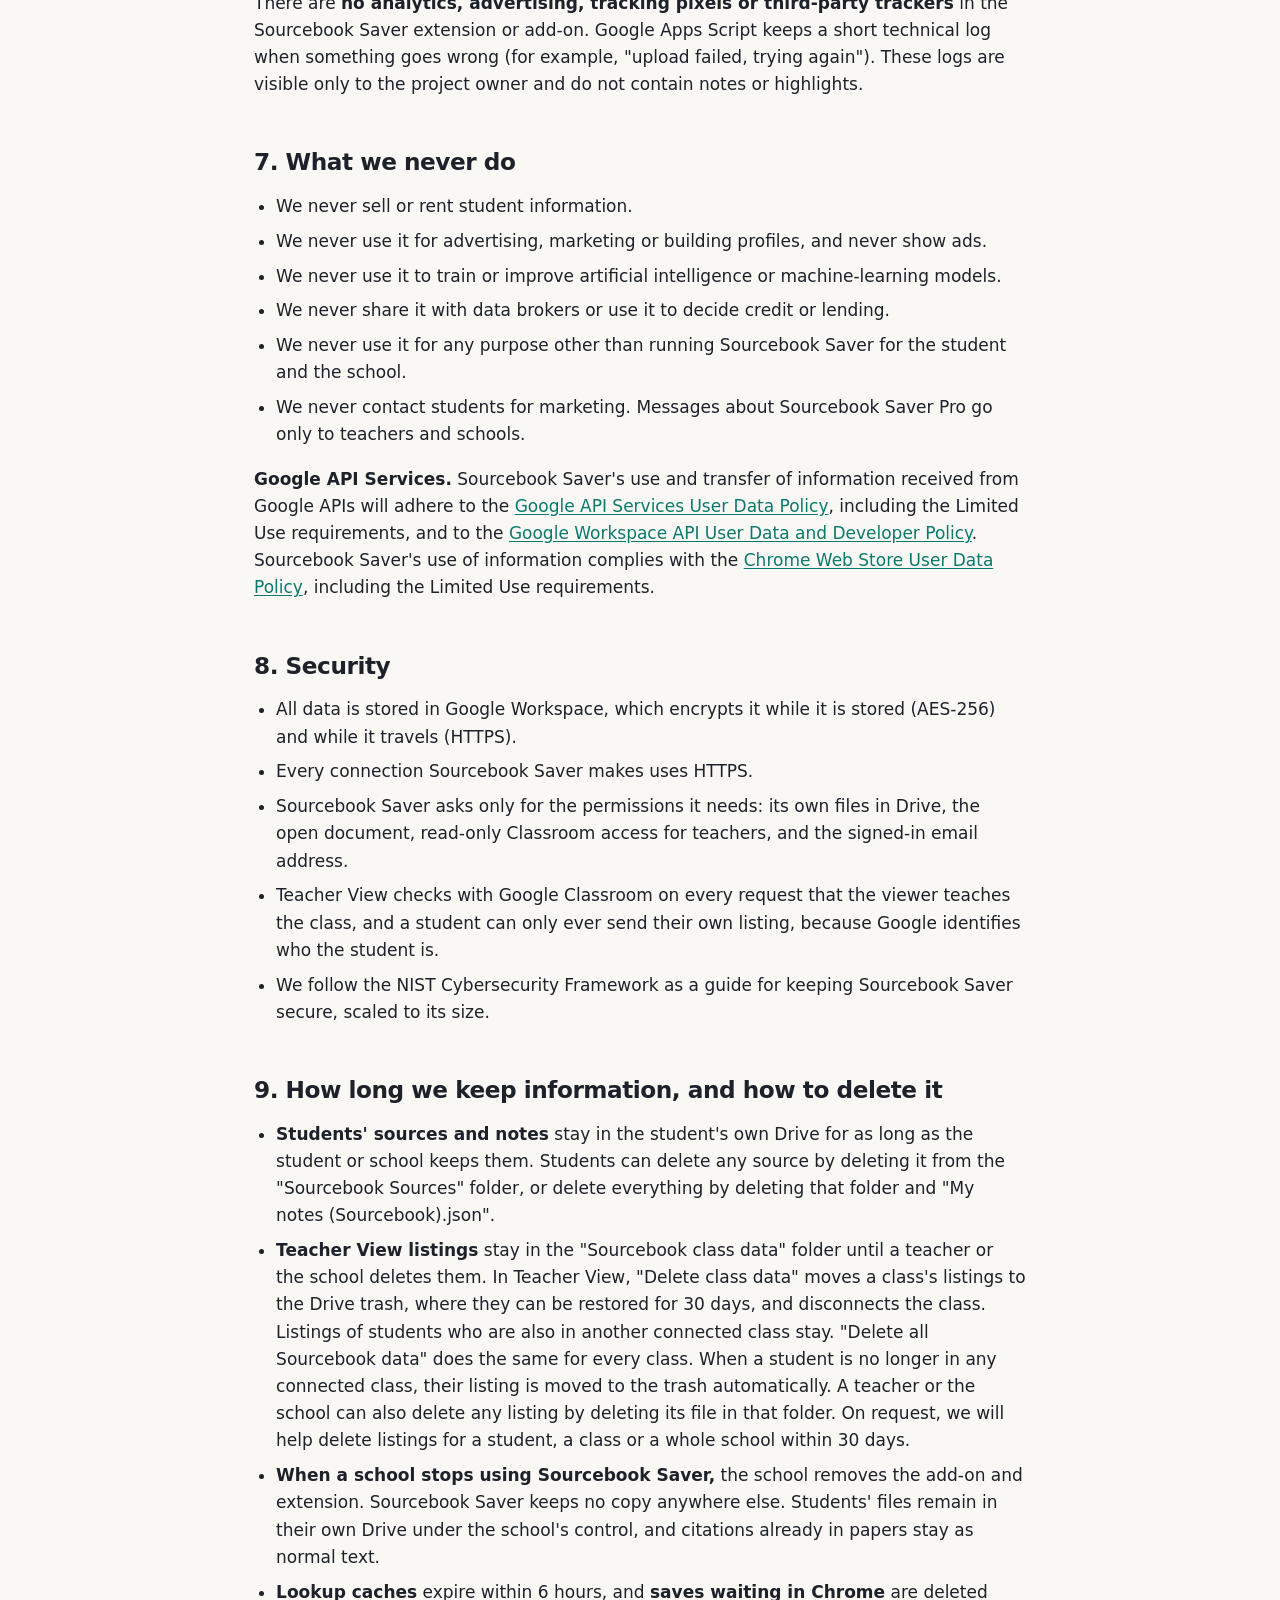
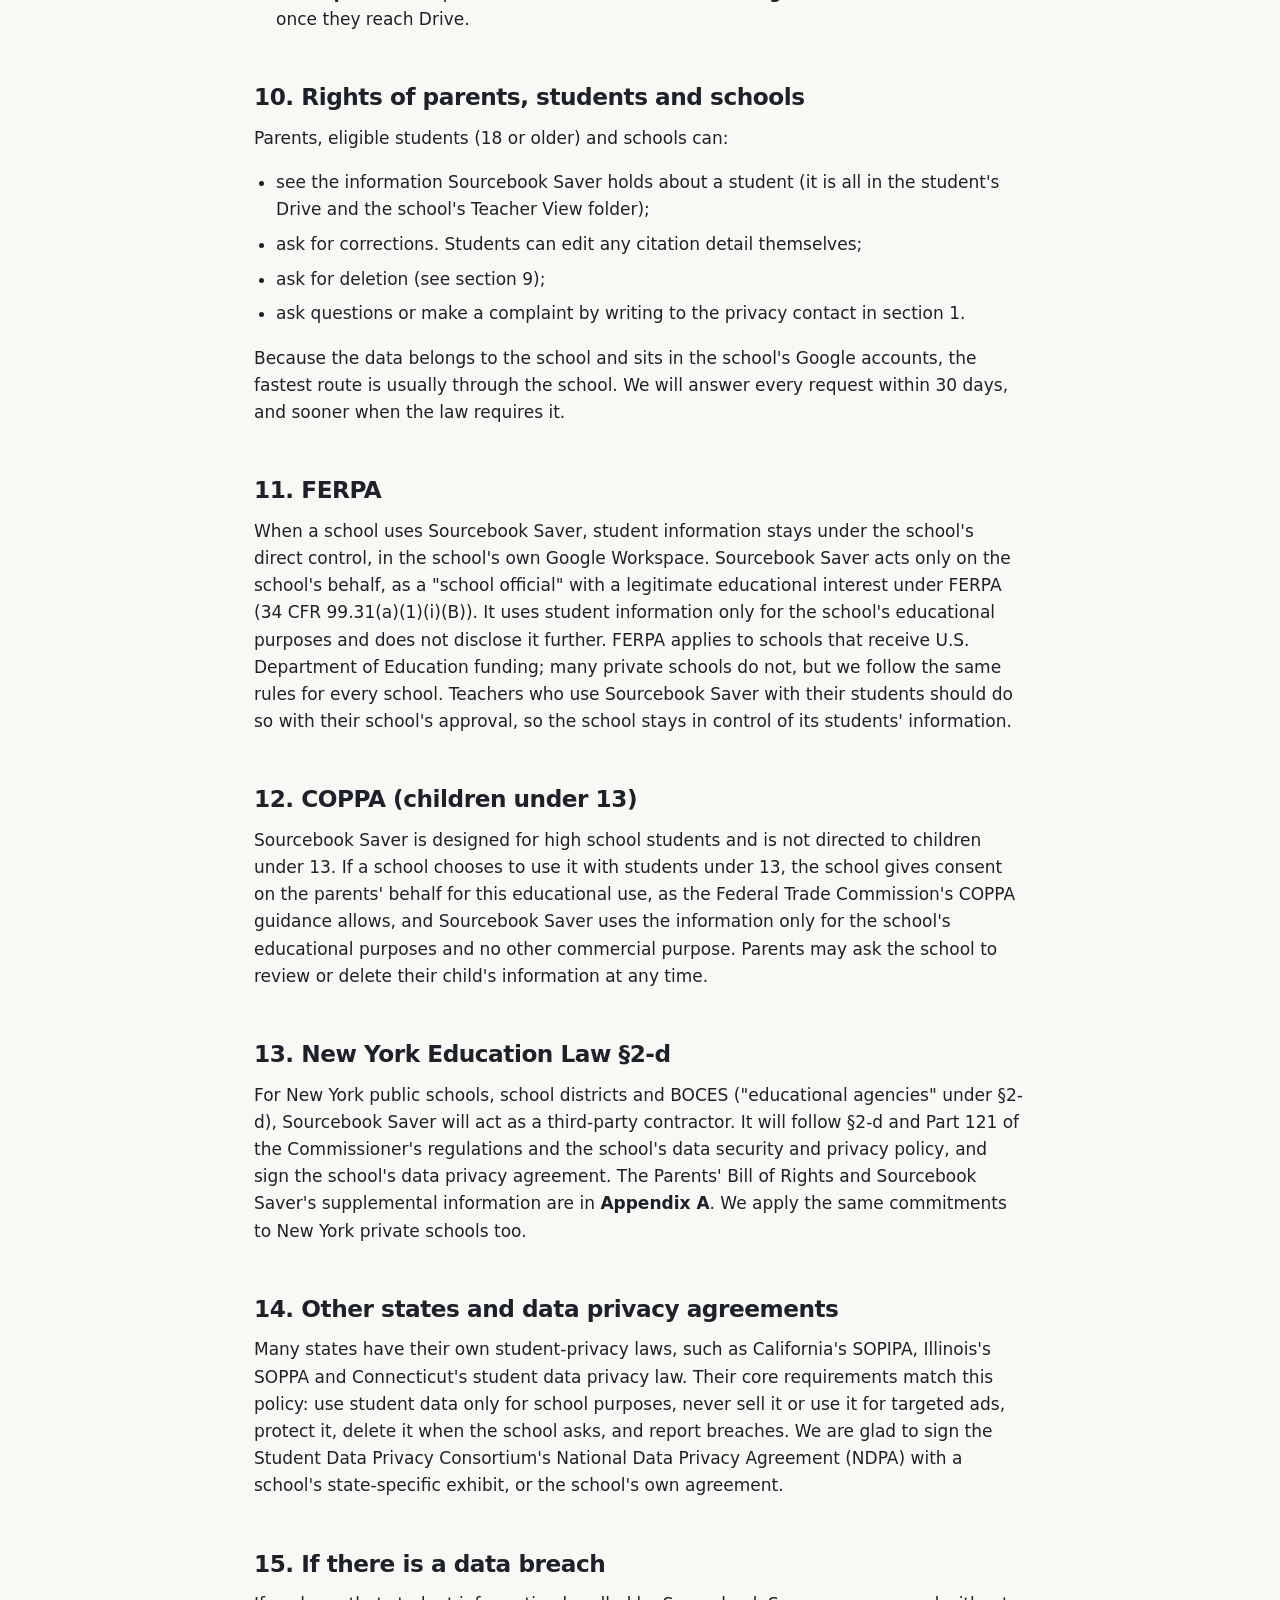
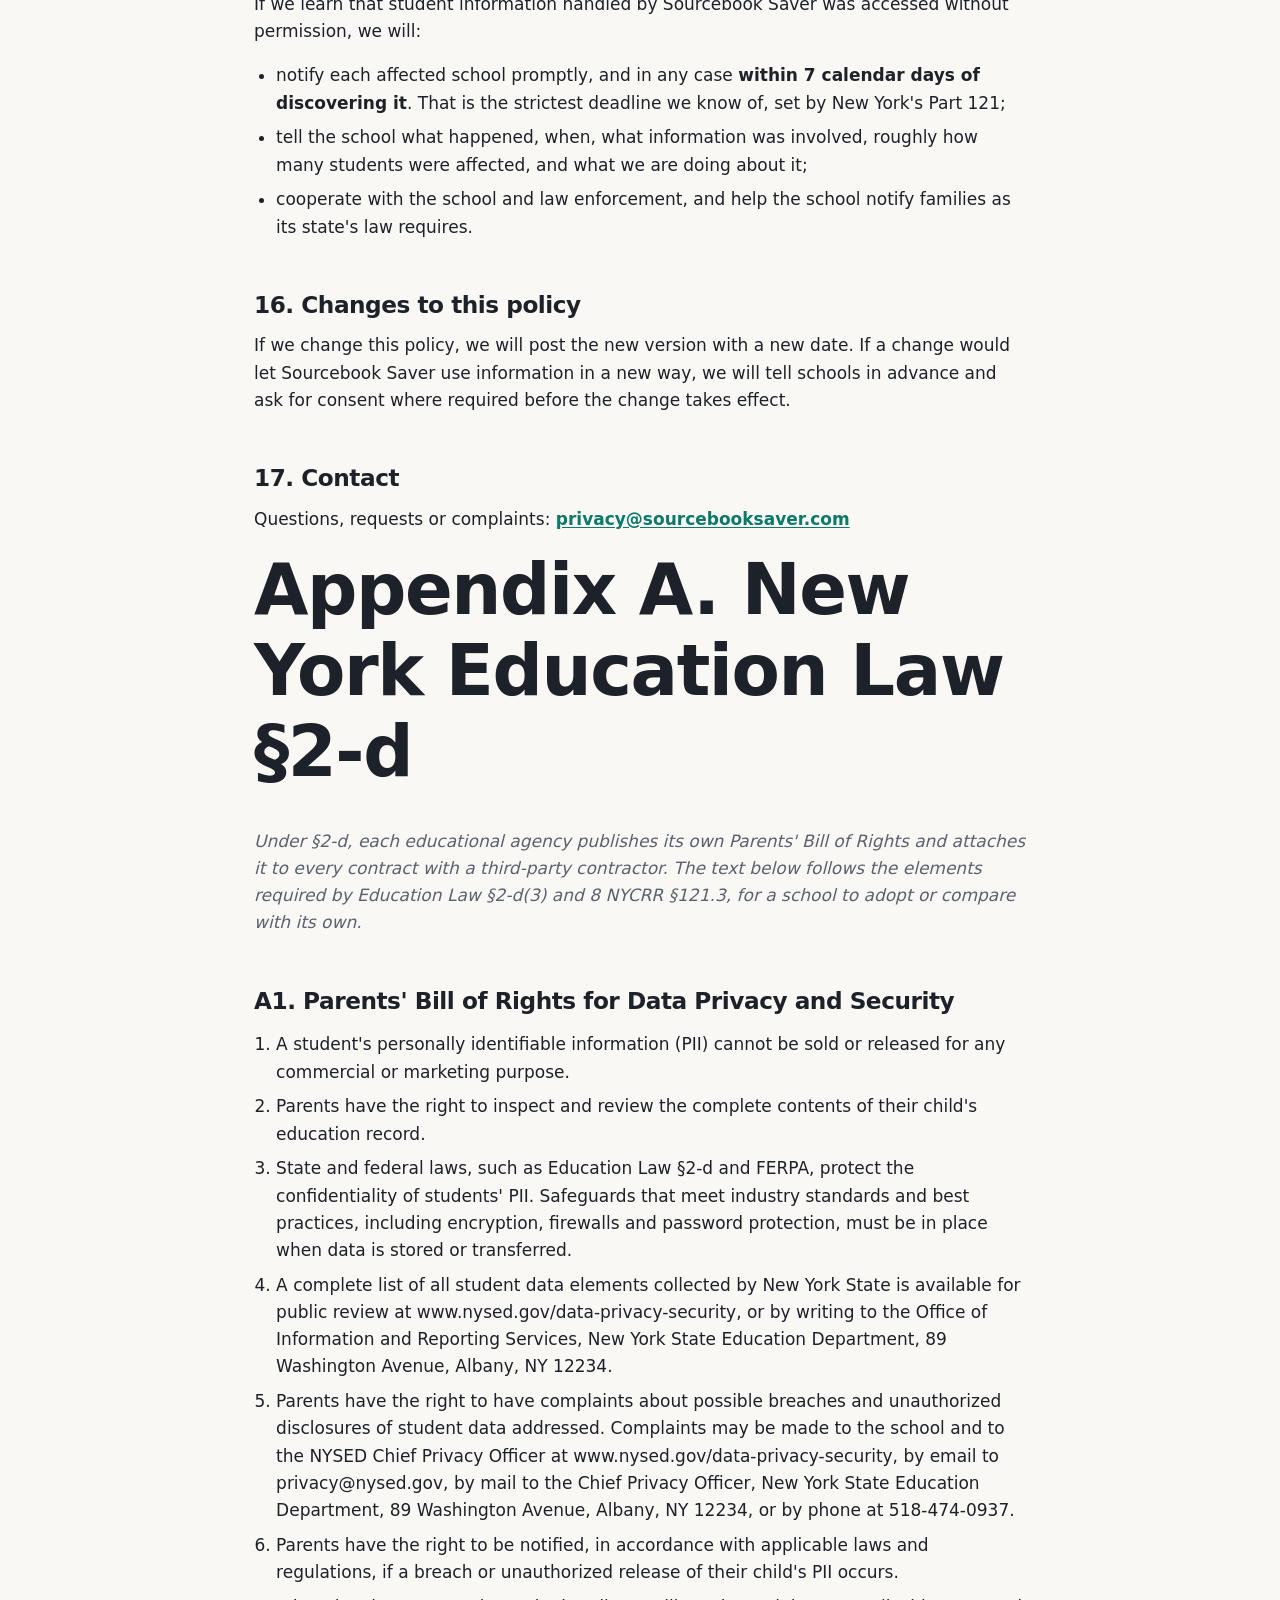
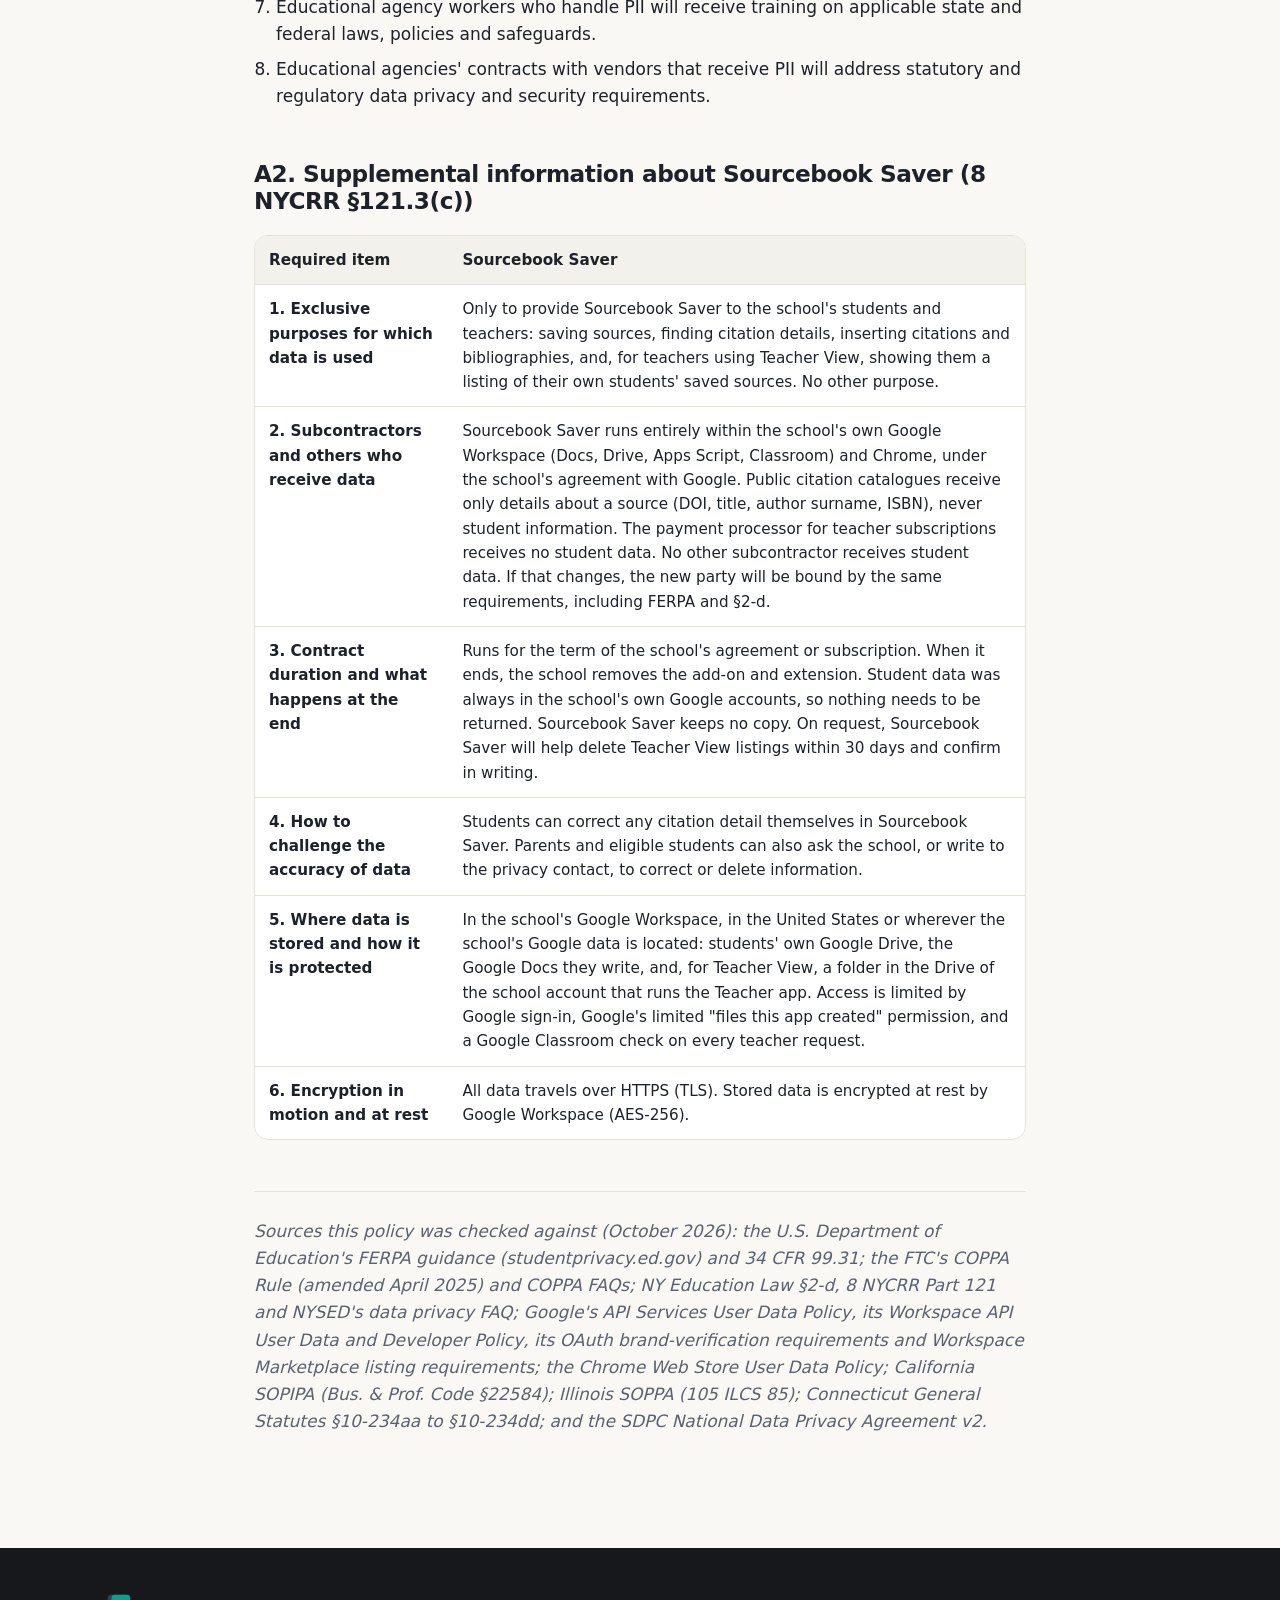
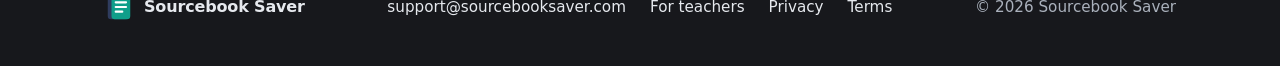
==== commit 6d015ce0: "Capitalize "Teacher View" across the site; check mark icon on Teachers page" ====
--- a/privacy/index.html
+++ b/privacy/index.html
@@ -49,11 +49,11 @@
 <p>Sourcebook Saver is a research and citation tool for students, made up of a Chrome extension and a Google Docs add-on. Sourcebook Saver is independent and is not run by any school. In this policy, "Sourcebook Saver," "we" and "us" mean Sourcebook Saver.</p>
 <p>Privacy contact: <strong><a href="mailto:privacy@sourcebooksaver.com">privacy@sourcebooksaver.com</a></strong></p>
 <h2 id="2-what-sourcebook-saver-does">2. What Sourcebook Saver does</h2>
-<p>A student saves an article, web page or PDF with one click. Sourcebook Saver finds the full citation details, keeps a copy of the source with the student's highlights and notes, and lets the student insert citations and a bibliography into a Google Doc. Teachers can also use Teacher view, part of Sourcebook Saver Pro, to see a list of the sources each student in their classes has saved and follow the research process. Sourcebook Saver is always free for students. Sourcebook Saver Pro is a paid subscription for teachers, after a 30-day free trial.</p>
+<p>A student saves an article, web page or PDF with one click. Sourcebook Saver finds the full citation details, keeps a copy of the source with the student's highlights and notes, and lets the student insert citations and a bibliography into a Google Doc. Teachers can also use Teacher View, part of Sourcebook Saver Pro, to see a list of the sources each student in their classes has saved and follow the research process. Sourcebook Saver is always free for students. Sourcebook Saver Pro is a paid subscription for teachers, after a 30-day free trial.</p>
 <h2 id="3-what-information-sourcebook-saver-uses">3. What information Sourcebook Saver uses</h2>
 <p><strong>From the student's or teacher's Google account</strong></p>
 <ul>
-<li><strong>Email address.</strong> Used to confirm who is signed in, to show teachers a "Teacher view" link, and, when Teacher view is on, to match a student to their Google Classroom classes. Sourcebook Saver does not ask for a birth date, home address or phone number.</li>
+<li><strong>Email address.</strong> Used to confirm who is signed in, to show teachers a "Teacher View" link, and, when Teacher View is on, to match a student to their Google Classroom classes. Sourcebook Saver does not ask for a birth date, home address or phone number.</li>
 <li><strong>Files Sourcebook Saver created.</strong> Sourcebook Saver uses Google's limited "files this app created" permission (drive.file). It cannot see or open anything else in the student's Drive.</li>
 <li><strong>The Google Doc that is open.</strong> Sourcebook Saver inserts and updates citations and the bibliography in the document the student is working in.</li>
 </ul>
@@ -61,7 +61,7 @@
 <ul>
 <li>Citation details (title, authors, year, journal or publisher, DOI and similar), the address of the page, a copy of the PDF or a readable copy of the web page, and the student's own highlights, notes, tags and "done" marks.</li>
 </ul>
-<p><strong>From Google Classroom (teachers using Teacher view)</strong></p>
+<p><strong>From Google Classroom (teachers using Teacher View)</strong></p>
 <ul>
 <li>The classes the teacher teaches, the student rosters of the classes the teacher chooses, and those students' names and school email addresses. This is read-only, names are shown live and not stored, and Sourcebook Saver never changes anything in Classroom.</li>
 </ul>
@@ -99,7 +99,7 @@
 <td data-label="Where it is stored">Briefly in the student's Chrome browser, then deleted once the save reaches Drive</td>
 </tr>
 <tr>
-<td data-label="What">Teacher view listings</td>
+<td data-label="What">Teacher View listings</td>
 <td data-label="Where it is stored">One small file per student in a folder named "Sourcebook class data" in the Google Drive of the school account that runs the Teacher app</td>
 </tr>
 <tr>
@@ -112,7 +112,7 @@
 <h2 id="5-who-can-see-it">5. Who can see it</h2>
 <ul>
 <li><strong>The student</strong> sees everything they saved.</li>
-<li><strong>Teachers</strong> using Teacher view see a short listing for each student in the Classroom classes they teach and choose to connect: each source's title, authors, year, type, whether it has been cited, the date it was saved, its original link, the number of highlights and notes, and when the student was last active. <strong>Teachers never see the PDFs, the text of highlights or the text of notes</strong> through Sourcebook Saver. Every request checks with Google Classroom that the person viewing actually teaches that class. A teacher can export this listing for one class as a spreadsheet.</li>
+<li><strong>Teachers</strong> using Teacher View see a short listing for each student in the Classroom classes they teach and choose to connect: each source's title, authors, year, type, whether it has been cited, the date it was saved, its original link, the number of highlights and notes, and when the student was last active. <strong>Teachers never see the PDFs, the text of highlights or the text of notes</strong> through Sourcebook Saver. Every request checks with Google Classroom that the person viewing actually teaches that class. A teacher can export this listing for one class as a spreadsheet.</li>
 <li><strong>The school account that runs the Teacher app</strong> holds the listing files in its Drive. The school should choose that account: a staff or administrator account under its control.</li>
 <li><strong>The school's Google Workspace administrators</strong> can see data stored in school accounts, as with any school Google file.</li>
 <li><strong>Sourcebook Saver</strong> does not receive or look at student data. The only exceptions are a school asking for help with a specific problem and granting access, or a legal requirement.</li>
@@ -180,20 +180,20 @@
 <li>All data is stored in Google Workspace, which encrypts it while it is stored (AES-256) and while it travels (HTTPS).</li>
 <li>Every connection Sourcebook Saver makes uses HTTPS.</li>
 <li>Sourcebook Saver asks only for the permissions it needs: its own files in Drive, the open document, read-only Classroom access for teachers, and the signed-in email address.</li>
-<li>Teacher view checks with Google Classroom on every request that the viewer teaches the class, and a student can only ever send their own listing, because Google identifies who the student is.</li>
+<li>Teacher View checks with Google Classroom on every request that the viewer teaches the class, and a student can only ever send their own listing, because Google identifies who the student is.</li>
 <li>We follow the NIST Cybersecurity Framework as a guide for keeping Sourcebook Saver secure, scaled to its size.</li>
 </ul>
 <h2 id="9-how-long-we-keep-information-and-how-to-delete-it">9. How long we keep information, and how to delete it</h2>
 <ul>
 <li><strong>Students' sources and notes</strong> stay in the student's own Drive for as long as the student or school keeps them. Students can delete any source by deleting it from the "Sourcebook Sources" folder, or delete everything by deleting that folder and "My notes (Sourcebook).json".</li>
-<li><strong>Teacher view listings</strong> stay in the "Sourcebook class data" folder until a teacher or the school deletes them. In Teacher view, "Delete class data" moves a class's listings to the Drive trash, where they can be restored for 30 days, and disconnects the class. Listings of students who are also in another connected class stay. "Delete all Sourcebook data" does the same for every class. When a student is no longer in any connected class, their listing is moved to the trash automatically. A teacher or the school can also delete any listing by deleting its file in that folder. On request, we will help delete listings for a student, a class or a whole school within 30 days.</li>
+<li><strong>Teacher View listings</strong> stay in the "Sourcebook class data" folder until a teacher or the school deletes them. In Teacher View, "Delete class data" moves a class's listings to the Drive trash, where they can be restored for 30 days, and disconnects the class. Listings of students who are also in another connected class stay. "Delete all Sourcebook data" does the same for every class. When a student is no longer in any connected class, their listing is moved to the trash automatically. A teacher or the school can also delete any listing by deleting its file in that folder. On request, we will help delete listings for a student, a class or a whole school within 30 days.</li>
 <li><strong>When a school stops using Sourcebook Saver,</strong> the school removes the add-on and extension. Sourcebook Saver keeps no copy anywhere else. Students' files remain in their own Drive under the school's control, and citations already in papers stay as normal text.</li>
 <li><strong>Lookup caches</strong> expire within 6 hours, and <strong>saves waiting in Chrome</strong> are deleted once they reach Drive.</li>
 </ul>
 <h2 id="10-rights-of-parents-students-and-schools">10. Rights of parents, students and schools</h2>
 <p>Parents, eligible students (18 or older) and schools can:</p>
 <ul>
-<li>see the information Sourcebook Saver holds about a student (it is all in the student's Drive and the school's Teacher view folder);</li>
+<li>see the information Sourcebook Saver holds about a student (it is all in the student's Drive and the school's Teacher View folder);</li>
 <li>ask for corrections. Students can edit any citation detail themselves;</li>
 <li>ask for deletion (see section 9);</li>
 <li>ask questions or make a complaint by writing to the privacy contact in section 1.</li>
@@ -242,7 +242,7 @@
 <tbody>
 <tr>
 <td data-label="Required item"><strong>1. Exclusive purposes for which data is used</strong></td>
-<td data-label="Sourcebook Saver">Only to provide Sourcebook Saver to the school's students and teachers: saving sources, finding citation details, inserting citations and bibliographies, and, for teachers using Teacher view, showing them a listing of their own students' saved sources. No other purpose.</td>
+<td data-label="Sourcebook Saver">Only to provide Sourcebook Saver to the school's students and teachers: saving sources, finding citation details, inserting citations and bibliographies, and, for teachers using Teacher View, showing them a listing of their own students' saved sources. No other purpose.</td>
 </tr>
 <tr>
 <td data-label="Required item"><strong>2. Subcontractors and others who receive data</strong></td>
@@ -250,7 +250,7 @@
 </tr>
 <tr>
 <td data-label="Required item"><strong>3. Contract duration and what happens at the end</strong></td>
-<td data-label="Sourcebook Saver">Runs for the term of the school's agreement or subscription. When it ends, the school removes the add-on and extension. Student data was always in the school's own Google accounts, so nothing needs to be returned. Sourcebook Saver keeps no copy. On request, Sourcebook Saver will help delete Teacher view listings within 30 days and confirm in writing.</td>
+<td data-label="Sourcebook Saver">Runs for the term of the school's agreement or subscription. When it ends, the school removes the add-on and extension. Student data was always in the school's own Google accounts, so nothing needs to be returned. Sourcebook Saver keeps no copy. On request, Sourcebook Saver will help delete Teacher View listings within 30 days and confirm in writing.</td>
 </tr>
 <tr>
 <td data-label="Required item"><strong>4. How to challenge the accuracy of data</strong></td>
@@ -258,7 +258,7 @@
 </tr>
 <tr>
 <td data-label="Required item"><strong>5. Where data is stored and how it is protected</strong></td>
-<td data-label="Sourcebook Saver">In the school's Google Workspace, in the United States or wherever the school's Google data is located: students' own Google Drive, the Google Docs they write, and, for Teacher view, a folder in the Drive of the school account that runs the Teacher app. Access is limited by Google sign-in, Google's limited "files this app created" permission, and a Google Classroom check on every teacher request.</td>
+<td data-label="Sourcebook Saver">In the school's Google Workspace, in the United States or wherever the school's Google data is located: students' own Google Drive, the Google Docs they write, and, for Teacher View, a folder in the Drive of the school account that runs the Teacher app. Access is limited by Google sign-in, Google's limited "files this app created" permission, and a Google Classroom check on every teacher request.</td>
 </tr>
 <tr>
 <td data-label="Required item"><strong>6. Encryption in motion and at rest</strong></td>
